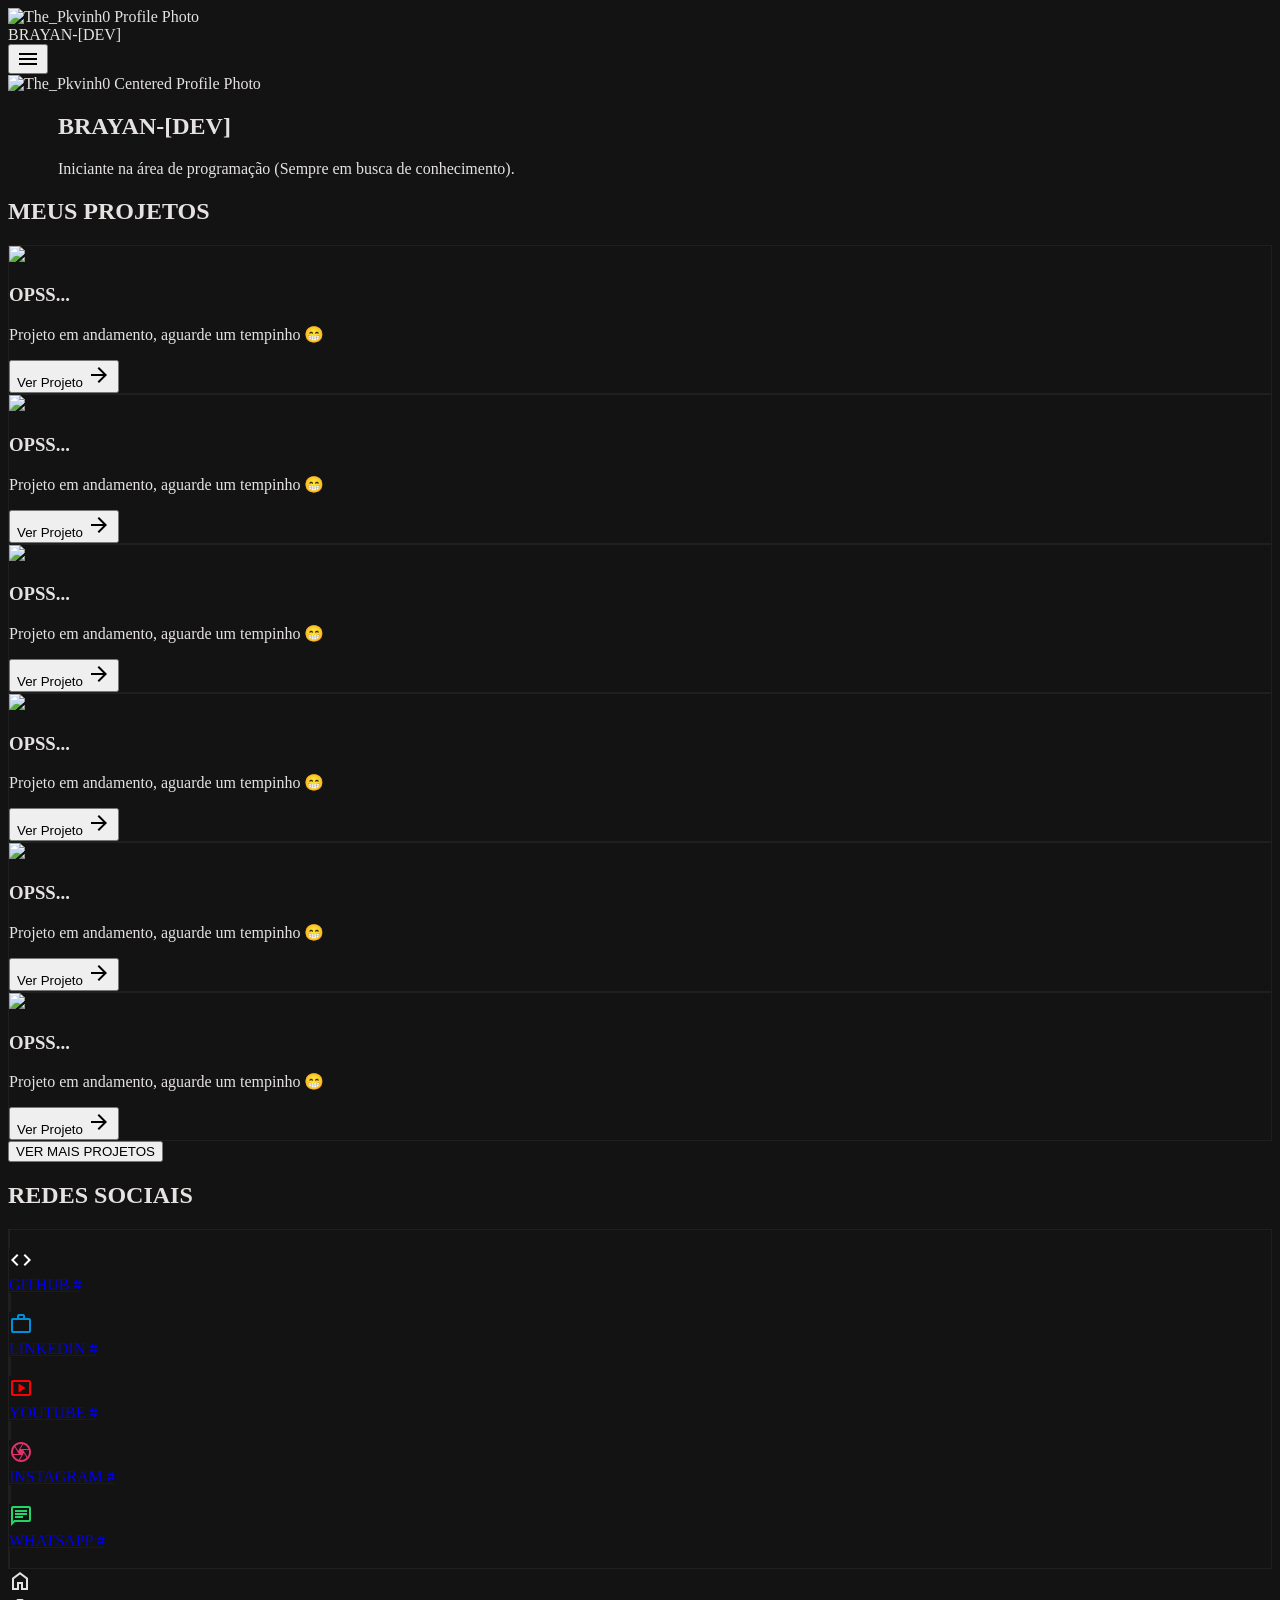
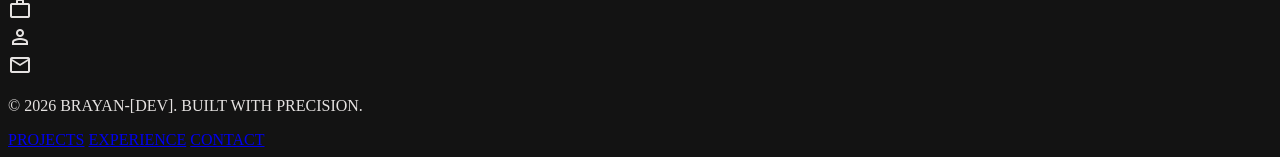
==== index.html @ 30c68467 "Segundo commit" ====
<!DOCTYPE html><html class="dark" lang="pt-BR" style=""><head>
<meta charset="utf-8">
<meta content="width=device-width, initial-scale=1.0" name="viewport">
<title>The_Pkvinh0 | Portfolio</title>
<script src="https://cdn.tailwindcss.com?plugins=forms,container-queries"></script>
<link href="https://fonts.googleapis.com/css2?family=Bebas+Neue&amp;family=Space+Grotesk:wght@400;700&amp;family=Geist:wght@400;700&amp;family=Material+Symbols+Outlined:wght,FILL@100..700,0..1&amp;display=swap" rel="stylesheet">
<script id="tailwind-config">
        tailwind.config = {
            darkMode: "class",
            theme: {
                extend: {
                    "colors": {
                        "tertiary-fixed-dim": "#00e1ab",
                        "primary-fixed": "#ffdada",
                        "on-primary-container": "#ffe8e8",
                        "on-background": "#e5e2e1",
                        "surface-tint": "#ffb3b8",
                        "inverse-on-surface": "#313030",
                        "on-tertiary-container": "#a5ffda",
                        "surface-container": "#201f1f",
                        "tertiary-fixed": "#36ffc4",
                        "on-primary": "#680012",
                        "outline": "#9a8ca0",
                        "surface-container-lowest": "#0e0e0e",
                        "inverse-surface": "#e5e2e1",
                        "outline-variant": "#4e4355",
                        "error": "#ffb4ab",
                        "secondary-fixed": "#e5e2e1",
                        "on-secondary": "#313030",
                        "surface-container-high": "#2a2a2a",
                        "surface-variant": "#353534",
                        "surface-bright": "#3a3939",
                        "on-tertiary-fixed": "#002116",
                        "on-secondary-fixed-variant": "#474746",
                        "on-error-container": "#ffdad6",
                        "on-tertiary": "#003828",
                        "surface": "#131313",
                        "background": "#131313",
                        "inverse-primary": "#ff003c",
                        "surface-container-highest": "#353534",
                        "on-surface-variant": "#d1c1d7",
                        "on-secondary-container": "#b7b5b4",
                        "secondary-container": "#474746",
                        "surface-dim": "#131313",
                        "primary-container": "#ff003c",
                        "tertiary-container": "#007a5b",
                        "on-tertiary-fixed-variant": "#00513c",
                        "surface-container-low": "#1c1b1b",
                        "error-container": "#93000a",
                        "secondary-fixed-dim": "#c8c6c5",
                        "on-error": "#690005",
                        "on-secondary-fixed": "#1c1b1b",
                        "primary-fixed-dim": "#ffb3b8",
                        "on-primary-fixed": "#410008",
                        "tertiary": "#00e1ab",
                        "on-surface": "#e5e2e1",
                        "secondary": "#c8c6c5",
                        "primary": "#ffb3b8",
                        "on-primary-fixed-variant": "#92001e"
                    },
                    "borderRadius": {
                        "DEFAULT": "0.25rem",
                        "lg": "0.5rem",
                        "xl": "0.75rem",
                        "full": "9999px"
                    },
                    "spacing": {
                        "margin": "32px",
                        "stack-sm": "8px",
                        "stack-lg": "64px",
                        "stack-md": "24px",
                        "gutter": "16px",
                        "container-max": "1440px",
                        "unit": "4px",
                        "section-gap": "120px",
                        "margin-mobile": "16px",
                        "margin-desktop": "40px"
                    },
                    "fontFamily": {
                        "body-md": ["Geist"],
                        "body-lg": ["Geist"],
                        "headline-lg-mobile": ["Bebas Neue"],
                        "cta": ["Bebas Neue"],
                        "display-xl": ["Bebas Neue"],
                        "label-bold": ["Space Grotesk"],
                        "headline-md": ["Bebas Neue"],
                        "headline-lg": ["Bebas Neue"]
                    },
                    "fontSize": {
                        "body-md": ["16px", {"lineHeight": "24px", "fontWeight": "400"}],
                        "body-lg": ["18px", {"lineHeight": "28px", "fontWeight": "400"}],
                        "headline-lg-mobile": ["48px", {"lineHeight": "44px", "letterSpacing": "0.05em", "fontWeight": "700"}],
                        "cta": ["20px", {"lineHeight": "20px", "letterSpacing": "0.1em", "fontWeight": "400"}],
                        "display-xl": ["120px", {"lineHeight": "110px", "letterSpacing": "0.02em", "fontWeight": "700"}],
                        "label-bold": ["14px", {"lineHeight": "16px", "letterSpacing": "0.1em", "fontWeight": "700"}],
                        "headline-md": ["32px", {"lineHeight": "32px", "letterSpacing": "0.05em", "fontWeight": "700"}],
                        "headline-lg": ["64px", {"lineHeight": "60px", "letterSpacing": "0.05em", "fontWeight": "700"}]
                    }
                },
            },
        }
    </script>
<style class="">body { background-color: #131313; color: #e5e2e1; -webkit-font-smoothing: antialiased; } .material-symbols-outlined { font-variation-settings: 'FILL' 0, 'wght' 400, 'GRAD' 0, 'opsz' 24; } .social-row:hover .social-icon { color: inherit !important; } .social-row:hover span { color: inherit !important; } .project-card { transition: all 0s ease; } .project-card:hover { box-shadow: 0px 0px 20px rgba(255, 0, 60, 0.2); transition: all 0.3s ease; transform: scale(1.05); border-color: #ff003c; } .glass-border { border: 1px solid rgba(255, 255, 255, 0.05); } .industrial-text { text-transform: uppercase; } .social-row { transition: all 0s ease; } .social-row:hover { transition: all 0.3s ease; transform: scale(1.02); } .social-row:active { transform: scale(0.98); } .youtube-hover-effect { position: relative; overflow: hidden; z-index: 1; transition: background-color 0s; } .youtube-hover-effect:hover { transition: background-color 0.3s ease-in-out; } .youtube-hover-effect::before { content: ''; position: absolute; top: 0; left: -100%; width: 100%; height: 100%; background-color: #ff3333; transition: left 0s; z-index: -1; } .youtube-hover-effect:hover::before { left: 0; transition: left 0.3s ease-in-out; } .youtube-hover-effect * { transition: color 0s; } .youtube-hover-effect:hover * { color: white !important; transition: color 0.3s ease-in-out; } .github-hover-effect { position: relative; overflow: hidden; z-index: 1; transition: background-color 0s; } .github-hover-effect:hover { transition: background-color 0.3s ease-in-out; } .github-hover-effect::before { content: ''; position: absolute; top: 0; left: -100%; width: 100%; height: 100%; background-color: #FFFFFF; transition: left 0s; z-index: -1; } .github-hover-effect:hover::before { left: 0; transition: left 0.3s ease-in-out; } .github-hover-effect * { transition: color 0s; } .github-hover-effect:hover * { color: #000000 !important; transition: color 0.3s ease-in-out; } .linkedin-hover-effect { position: relative; overflow: hidden; z-index: 1; transition: background-color 0s; } .linkedin-hover-effect:hover { transition: background-color 0.3s ease-in-out; } .linkedin-hover-effect::before { content: ''; position: absolute; top: 0; left: -100%; width: 100%; height: 100%; background-color: #008fdb; transition: left 0s; z-index: -1; } .linkedin-hover-effect:hover::before { left: 0; transition: left 0.3s ease-in-out; } .linkedin-hover-effect * { transition: color 0s; } .linkedin-hover-effect:hover * { color: white !important; transition: color 0.3s ease-in-out; } .instagram-hover-effect { position: relative; overflow: hidden; z-index: 1; transition: background-color 0s; } .instagram-hover-effect:hover { transition: background-color 0.3s ease-in-out; } .instagram-hover-effect::before { content: ''; position: absolute; top: 0; left: -100%; width: 100%; height: 100%; background: linear-gradient(45deg, #f3a655 0%,#ea825e 25%,#e24d64 50%,#d54a81 75%,#c6419d 100%); transition: left 0s; z-index: -1; } .instagram-hover-effect:hover::before { left: 0; transition: left 0.3s ease-in-out; } .instagram-hover-effect * { transition: color 0s; } .instagram-hover-effect:hover * { color: white !important; transition: color 0.3s ease-in-out; } .whatsapp-hover-effect { position: relative; overflow: hidden; z-index: 1; transition: background-color 0s; } .whatsapp-hover-effect:hover { transition: background-color 0.3s ease-in-out; } .whatsapp-hover-effect::before { content: ''; position: absolute; top: 0; left: -100%; width: 100%; height: 100%; background-color: #25D366; transition: left 0s; z-index: -1; } .whatsapp-hover-effect:hover::before { left: 0; transition: left 0.3s ease-in-out; } .whatsapp-hover-effect * { transition: color 0s; } .whatsapp-hover-effect:hover * { color: white !important; transition: color 0.3s ease-in-out; }</style>
<style class="">body { background-color: #131313; color: #e5e2e1; -webkit-font-smoothing: antialiased; } .material-symbols-outlined { font-variation-settings: 'FILL' 0, 'wght' 400, 'GRAD' 0, 'opsz' 24; } .social-row:hover .social-icon { color: inherit !important; } .social-row:hover span { color: inherit !important; } .project-card { transition: all 0s ease; } .project-card:hover { box-shadow: 0px 0px 20px rgba(255, 0, 60, 0.2); transition: all 0.3s ease; transform: scale(1.05); border-color: #ff003c; } .glass-border { border: 1px solid rgba(255, 255, 255, 0.05); } .industrial-text { text-transform: uppercase; } .social-row { transition: all 0s ease; } .social-row:hover { transition: all 0.3s ease; transform: scale(1.02); } .social-row:active { transform: scale(0.98); } .youtube-hover-effect { position: relative; overflow: hidden; z-index: 1; transition: background-color 0s; } .youtube-hover-effect:hover { transition: background-color 0.3s ease-in-out; } .youtube-hover-effect::before { content: ''; position: absolute; top: 0; left: -100%; width: 100%; height: 100%; background-color: #ff3333; transition: left 0s; z-index: -1; } .youtube-hover-effect:hover::before { left: 0; transition: left 0.3s ease-in-out; } .youtube-hover-effect * { transition: color 0s; } .youtube-hover-effect:hover * { color: white !important; transition: color 0.3s ease-in-out; } .github-hover-effect { position: relative; overflow: hidden; z-index: 1; transition: background-color 0s; } .github-hover-effect:hover { transition: background-color 0.3s ease-in-out; } .github-hover-effect::before { content: ''; position: absolute; top: 0; left: -100%; width: 100%; height: 100%; background-color: #FFFFFF; transition: left 0s; z-index: -1; } .github-hover-effect:hover::before { left: 0; transition: left 0.3s ease-in-out; } .github-hover-effect * { transition: color 0s; } .github-hover-effect:hover * { color: #000000 !important; transition: color 0.3s ease-in-out; } .linkedin-hover-effect { position: relative; overflow: hidden; z-index: 1; transition: background-color 0s; } .linkedin-hover-effect:hover { transition: background-color 0.3s ease-in-out; } .linkedin-hover-effect::before { content: ''; position: absolute; top: 0; left: -100%; width: 100%; height: 100%; background-color: #008fdb; transition: left 0s; z-index: -1; } .linkedin-hover-effect:hover::before { left: 0; transition: left 0.3s ease-in-out; } .linkedin-hover-effect * { transition: color 0s; } .linkedin-hover-effect:hover * { color: white !important; transition: color 0.3s ease-in-out; } .instagram-hover-effect { position: relative; overflow: hidden; z-index: 1; transition: background-color 0s; } .instagram-hover-effect:hover { transition: background-color 0.3s ease-in-out; } .instagram-hover-effect::before { content: ''; position: absolute; top: 0; left: -100%; width: 100%; height: 100%; background: linear-gradient(45deg, #f3a655 0%,#ea825e 25%,#e24d64 50%,#d54a81 75%,#c6419d 100%); transition: left 0s; z-index: -1; } .instagram-hover-effect:hover::before { left: 0; transition: left 0.3s ease-in-out; } .instagram-hover-effect * { transition: color 0s; } .instagram-hover-effect:hover * { color: white !important; transition: color 0.3s ease-in-out; } .whatsapp-hover-effect { position: relative; overflow: hidden; z-index: 1; transition: background-color 0s; } .whatsapp-hover-effect:hover { transition: background-color 0.3s ease-in-out; } .whatsapp-hover-effect::before { content: ''; position: absolute; top: 0; left: -100%; width: 100%; height: 100%; background-color: #25D366; transition: left 0s; z-index: -1; } .whatsapp-hover-effect:hover::before { left: 0; transition: left 0.3s ease-in-out; } .whatsapp-hover-effect * { transition: color 0s; } .whatsapp-hover-effect:hover * { color: white !important; transition: color 0.3s ease-in-out; }</style><style>body { background-color: #131313; color: #e5e2e1; -webkit-font-smoothing: antialiased; } .material-symbols-outlined { font-variation-settings: 'FILL' 0, 'wght' 400, 'GRAD' 0, 'opsz' 24; } .social-row:hover .social-icon { color: inherit !important; } .social-row:hover span { color: inherit !important; } .project-card { transition: all 0s ease; } .project-card:hover { box-shadow: 0px 0px 20px rgba(255, 0, 60, 0.2); transition: all 0.3s ease; transform: scale(1.05); border-color: #ff003c; } .glass-border { border: 1px solid rgba(255, 255, 255, 0.05); } .industrial-text { text-transform: uppercase; } .social-row { transition: all 0s ease; } .social-row:hover { transition: all 0.3s ease; transform: scale(1.02); } .social-row:active { transform: scale(0.98); } .youtube-hover-effect { position: relative; overflow: hidden; z-index: 1; transition: background-color 0s; } .youtube-hover-effect:hover { transition: background-color 0.3s ease-in-out; } .youtube-hover-effect::before { content: ''; position: absolute; top: 0; left: -100%; width: 100%; height: 100%; background-color: #ff3333; transition: left 0s; z-index: -1; } .youtube-hover-effect:hover::before { left: 0; transition: left 0.3s ease-in-out; } .youtube-hover-effect * { transition: color 0s; } .youtube-hover-effect:hover * { color: white !important; transition: color 0.3s ease-in-out; } .github-hover-effect { position: relative; overflow: hidden; z-index: 1; transition: background-color 0s; } .github-hover-effect:hover { transition: background-color 0.3s ease-in-out; } .github-hover-effect::before { content: ''; position: absolute; top: 0; left: -100%; width: 100%; height: 100%; background-color: #FFFFFF; transition: left 0s; z-index: -1; } .github-hover-effect:hover::before { left: 0; transition: left 0.3s ease-in-out; } .github-hover-effect * { transition: color 0s; } .github-hover-effect:hover * { color: #000000 !important; transition: color 0.3s ease-in-out; } .linkedin-hover-effect { position: relative; overflow: hidden; z-index: 1; transition: background-color 0s; } .linkedin-hover-effect:hover { transition: background-color 0.3s ease-in-out; } .linkedin-hover-effect::before { content: ''; position: absolute; top: 0; left: -100%; width: 100%; height: 100%; background-color: #008fdb; transition: left 0s; z-index: -1; } .linkedin-hover-effect:hover::before { left: 0; transition: left 0.3s ease-in-out; } .linkedin-hover-effect * { transition: color 0s; } .linkedin-hover-effect:hover * { color: white !important; transition: color 0.3s ease-in-out; } .instagram-hover-effect { position: relative; overflow: hidden; z-index: 1; transition: background-color 0s; } .instagram-hover-effect:hover { transition: background-color 0.3s ease-in-out; } .instagram-hover-effect::before { content: ''; position: absolute; top: 0; left: -100%; width: 100%; height: 100%; background: linear-gradient(45deg, #f3a655 0%,#ea825e 25%,#e24d64 50%,#d54a81 75%,#c6419d 100%); transition: left 0s; z-index: -1; } .instagram-hover-effect:hover::before { left: 0; transition: left 0.3s ease-in-out; } .instagram-hover-effect * { transition: color 0s; } .instagram-hover-effect:hover * { color: white !important; transition: color 0.3s ease-in-out; } .whatsapp-hover-effect { position: relative; overflow: hidden; z-index: 1; transition: background-color 0s; } .whatsapp-hover-effect:hover { transition: background-color 0.3s ease-in-out; } .whatsapp-hover-effect::before { content: ''; position: absolute; top: 0; left: -100%; width: 100%; height: 100%; background-color: #25D366; transition: left 0s; z-index: -1; } .whatsapp-hover-effect:hover::before { left: 0; transition: left 0.3s ease-in-out; } .whatsapp-hover-effect * { transition: color 0s; } .whatsapp-hover-effect:hover * { color: white !important; transition: color 0.3s ease-in-out; }</style></head>
<body class="font-body-md text-body-md overflow-x-hidden">
<!-- TopAppBar -->
<header class="flex justify-between items-center px-margin-mobile md:px-margin-desktop h-16 w-full fixed top-0 z-50 bg-surface border-b border-outline-variant">
<div class="flex items-center gap-3">
<div class="w-8 h-8 rounded-full overflow-hidden border border-outline-variant">
<img alt="The_Pkvinh0 Profile Photo" class="w-full h-full object-cover" src="https://lh3.googleusercontent.com/aida-public/[base64]">
</div>
<span class="font-headline-md text-headline-md industrial-text text-primary-container">Brayan-[DEV]</span>
</div>
<button class="material-symbols-outlined text-primary-container p-2 active:scale-95 transition-transform duration-200" data-icon="menu">menu</button>
</header>
<main class="pt-24 pb-32">
<!-- Hero Section -->
<section class="flex flex-col md:flex-row items-center justify-center gap-12 px-margin-mobile md:px-margin-desktop mb-section-gap animate-in fade-in duration-1000 max-w-container-max mx-auto">
  <div class="relative flex-shrink-0 w-48 h-48 md:w-80 md:h-80 rounded-full overflow-hidden shadow-2xl">
    <div class="absolute inset-0 border-2 border-primary-container animate-pulse opacity-20 rounded-full"></div>
    <img alt="The_Pkvinh0 Centered Profile Photo" class="w-full h-full object-cover border-4 border-surface relative z-10 rounded-full" src="https://lh3.googleusercontent.com/aida-public/[base64]">
  </div>
  <div class="flex flex-col items-center md:items-start text-center md:text-left max-w-2xl">
    <h1 class="font-display-xl text-headline-lg-mobile md:text-display-xl industrial-text mb-4 text-on-surface" style="margin-left: 50px;">Brayan-[DEV]</h1>
    <p class="text-on-surface-variant font-body-lg text-body-lg" style="margin-left: 50px;">Iniciante na área de programação (Sempre em busca de conhecimento). </p>
    <div class="mt-8 flex gap-4">
      
    </div>
  </div>
</section>
<!-- Projects Section -->
<section class="max-w-container-max mx-auto px-margin-mobile mb-section-gap">
<h2 class="font-headline-lg text-headline-lg industrial-text mb-12 flex items-center gap-4">
            Meus Projetos
            <span class="h-1 flex-1 bg-primary-container"></span>
</h2>
<div class="grid grid-cols-1 gap-gutter md:grid-cols-3">
<!-- Project 1 -->
<div class="project-card group bg-surface-container border glass-border rounded-lg overflow-hidden transition-all duration-300 hover:scale-105 hover:border-primary-container duration-700 ease-out opacity-100 translate-y-0 cursor-pointer">
<div class="h-64 overflow-hidden"><img class="w-full h-full transition-transform duration-500 group-hover:scale-105 object-fill" src="https://lh3.googleusercontent.com/aida-public/[base64]"></div>
<div class="p-6">

<h3 class="font-headline-md text-headline-md industrial-text mb-2 text-primary-container">OPSS...</h3>
<p class="text-on-surface-variant font-body-md text-body-md mb-6">Projeto em andamento, aguarde um tempinho 😁</p>
<button class="flex items-center gap-2 text-primary-container font-cta text-cta group-hover:gap-4 transition-all">
                        Ver Projeto <span class="material-symbols-outlined">arrow_forward</span>
</button>
</div>
</div>
<!-- Project 2 -->
<div class="project-card group bg-surface-container border glass-border rounded-lg overflow-hidden transition-all duration-300 hover:scale-105 hover:border-primary-container duration-700 ease-out opacity-100 translate-y-0 cursor-pointer">
<div class="h-64 overflow-hidden"><img class="w-full h-full transition-transform duration-500 group-hover:scale-105 object-fill" src="https://lh3.googleusercontent.com/aida-public/[base64]"></div>
<div class="p-6">

<h3 class="font-headline-md text-headline-md industrial-text mb-2 text-primary-container">OPSS...</h3>
<p class="text-on-surface-variant font-body-md text-body-md mb-6">Projeto em andamento, aguarde um tempinho 😁</p>
<button class="flex items-center gap-2 text-primary-container font-cta text-cta group-hover:gap-4 transition-all">
                        Ver Projeto <span class="material-symbols-outlined">arrow_forward</span>
</button>
</div>
</div>
<!-- Project 3 -->
<div class="project-card group bg-surface-container border glass-border rounded-lg overflow-hidden transition-all duration-300 hover:scale-105 hover:border-primary-container duration-700 ease-out opacity-100 translate-y-0 cursor-pointer">
<div class="h-64 overflow-hidden"><img class="w-full h-full transition-transform duration-500 group-hover:scale-105 object-fill" src="https://lh3.googleusercontent.com/aida-public/[base64]"></div>
<div class="p-6">

<h3 class="font-headline-md text-headline-md industrial-text mb-2 text-primary-container">OPSS...</h3>
<p class="text-on-surface-variant font-body-md text-body-md mb-6">Projeto em andamento, aguarde um tempinho 😁</p>
<button class="flex items-center gap-2 text-primary-container font-cta text-cta group-hover:gap-4 transition-all">
                        Ver Projeto <span class="material-symbols-outlined">arrow_forward</span>
</button>
</div>
</div>
<!-- Project 4 -->
<div class="project-card group bg-surface-container border glass-border rounded-lg overflow-hidden transition-all duration-300 hover:scale-105 hover:border-primary-container duration-700 ease-out opacity-100 translate-y-0 cursor-pointer">
<div class="h-64 overflow-hidden"><img class="w-full h-full transition-transform duration-500 group-hover:scale-105 object-fill" src="https://lh3.googleusercontent.com/aida-public/[base64]"></div>
<div class="p-6">
<h3 class="font-headline-md text-headline-md industrial-text mb-2 text-primary-container">OPSS...</h3>
<p class="text-on-surface-variant font-body-md text-body-md mb-6">Projeto em andamento, aguarde um tempinho                         😁</p>
<button class="flex items-center gap-2 text-primary-container font-cta text-cta group-hover:gap-4 transition-all">
                        Ver Projeto <span class="material-symbols-outlined">arrow_forward</span>
</button>
</div>
</div>
<!-- Project 5 -->
<div class="project-card group bg-surface-container border glass-border rounded-lg overflow-hidden transition-all duration-300 hover:scale-105 hover:border-primary-container duration-700 ease-out opacity-100 translate-y-0 cursor-pointer">
<div class="h-64 overflow-hidden"><img class="w-full h-full transition-transform duration-500 group-hover:scale-105 object-fill" src="https://lh3.googleusercontent.com/aida-public/[base64]"></div>
<div class="p-6">
<h3 class="font-headline-md text-headline-md industrial-text mb-2 text-primary-container">OPSS...</h3>
<p class="text-on-surface-variant font-body-md text-body-md mb-6">Projeto em andamento, aguarde um tempinho                         😁</p>
<button class="flex items-center gap-2 text-primary-container font-cta text-cta group-hover:gap-4 transition-all">
                        Ver Projeto <span class="material-symbols-outlined">arrow_forward</span>
</button>
</div>
</div>
<!-- Project 6 -->
<div class="project-card group bg-surface-container border glass-border rounded-lg overflow-hidden transition-all duration-300 hover:scale-105 hover:border-primary-container duration-700 ease-out opacity-100 translate-y-0 cursor-pointer">
<div class="h-64 overflow-hidden"><img class="w-full h-full transition-transform duration-500 group-hover:scale-105 object-fill" src="https://lh3.googleusercontent.com/aida-public/[base64]"></div>
<div class="p-6">
<h3 class="font-headline-md text-headline-md industrial-text mb-2 text-primary-container">OPSS...</h3>
<p class="text-on-surface-variant font-body-md text-body-md mb-6">Projeto em andamento, aguarde um tempinho                         😁</p>
<button class="flex items-center gap-2 text-primary-container font-cta text-cta group-hover:gap-4 transition-all">
                        Ver Projeto <span class="material-symbols-outlined">arrow_forward</span>
</button>
</div>
</div></div><div class="flex justify-center mt-12"><button class="px-8 py-4 bg-[#ff0000] text-white font-cta text-cta industrial-text hover:bg-white hover:text-[#ff0000] active:bg-white active:text-[#ff0000] transition-all duration-300 active:scale-95">Ver mais projetos</button></div>
</section>
<!-- Social Media Section (Full Width Rows) -->
<section class="w-full">
<div class="max-w-container-max mx-auto px-margin-mobile mb-8">
<h2 class="font-headline-lg text-headline-lg industrial-text">Redes Sociais</h2>
</div>
<div class="flex flex-col border-t glass-border">
<!-- GitHub -->
<a class="social-row flex items-center justify-between px-margin-mobile md:px-margin-desktop bg-surface border-b glass-border hover:bg-surface-container group transition-all duration-300 ease-out opacity-100 translate-y-0 py-12 hover:scale-[1.02] github-hover-effect active:scale-[0.98]" href="#">
<div class="flex items-center gap-6"><span class="material-symbols-outlined text-3xl social-icon transition-colors duration-300" data-icon="code" style="color: rgb(255, 255, 255);">code</span>
<div class="flex flex-col md:flex-row md:items-center md:gap-4">
    <span class="font-headline-md text-headline-md industrial-text tracking-tighter">GitHub</span>
    <span class="font-label-bold text-label-sm industrial-text text-black opacity-0 group-hover:opacity-100 transition-opacity duration-300 delay-300">#</span>
</div></div>
<div class="flex items-center gap-4 text-on-surface-variant group-hover:text-primary-container transition-all duration-300">
</div>
</a>
<!-- LinkedIn -->
<a class="social-row flex items-center justify-between px-margin-mobile md:px-margin-desktop bg-surface border-b glass-border hover:bg-surface-container group transition-all duration-300 ease-out opacity-100 translate-y-0 py-12 hover:scale-[1.02] linkedin-hover-effect active:scale-[0.98]" href="#">
<div class="flex items-center gap-6"><span class="material-symbols-outlined text-3xl social-icon transition-colors duration-300" data-icon="work" style="color: rgb(0, 143, 219);">work</span>
<div class="flex flex-col md:flex-row md:items-center md:gap-4">
    <span class="font-headline-md text-headline-md industrial-text tracking-tighter">LinkedIn</span>
    <span class="font-label-bold text-label-sm industrial-text text-white opacity-0 group-hover:opacity-100 transition-opacity duration-300 delay-300">#</span>
</div></div>
<div class="flex items-center gap-4 text-on-surface-variant group-hover:text-primary-container transition-all duration-300">
</div>
</a>
<!-- YouTube -->
<a class="social-row flex items-center justify-between px-margin-mobile md:px-margin-desktop py-12 bg-surface border-b glass-border hover:bg-surface-container group transition-all duration-300 ease-out opacity-100 translate-y-0 youtube-hover-effect hover:scale-[1.02] active:scale-[0.98]" href="#">
<div class="flex items-center gap-6"><span class="material-symbols-outlined text-3xl social-icon transition-colors duration-300" data-icon="smart_display" style="color: rgb(255, 0, 0);">smart_display</span>
<div class="flex flex-col md:flex-row md:items-center md:gap-4">
    <span class="font-headline-md text-headline-md industrial-text tracking-tighter">YouTube</span>
    <span class="font-label-bold text-label-sm industrial-text text-white opacity-0 group-hover:opacity-100 transition-opacity duration-300 delay-300">#</span>
</div></div>
<div class="flex items-center gap-4 text-on-surface-variant group-hover:text-primary-container transition-all duration-300">
</div>
</a>
<!-- Instagram -->
<a class="social-row flex items-center justify-between px-margin-mobile md:px-margin-desktop bg-surface border-b glass-border hover:bg-surface-container group transition-all duration-300 ease-out opacity-100 translate-y-0 py-12 hover:scale-[1.02] instagram-hover-effect active:scale-[0.98]" href="#">
<div class="flex items-center gap-6"><span class="material-symbols-outlined text-3xl social-icon transition-colors duration-300" data-icon="camera" style="color: rgb(225, 48, 108);">camera</span>
<div class="flex flex-col md:flex-row md:items-center md:gap-4">
    <span class="font-headline-md text-headline-md industrial-text tracking-tighter">Instagram</span>
    <span class="font-label-bold text-label-sm industrial-text text-white opacity-0 group-hover:opacity-100 transition-opacity duration-300 delay-300">#</span>
</div></div>
<div class="flex items-center gap-4 text-on-surface-variant group-hover:text-primary-container transition-all duration-300">
</div>
</a>
<a class="social-row flex items-center justify-between px-margin-mobile md:px-margin-desktop bg-surface border-b glass-border hover:bg-surface-container group transition-all duration-300 ease-out py-12 hover:scale-[1.02] whatsapp-hover-effect active:scale-[0.98] opacity-100 translate-y-0 relative" href="#">
<div class="flex items-center gap-6"><span class="material-symbols-outlined text-3xl social-icon transition-colors duration-300" data-icon="chat" style="color: rgb(37, 211, 102);">chat</span>
<div class="flex flex-col md:flex-row md:items-center md:gap-4">
    <span class="font-headline-md text-headline-md industrial-text tracking-tighter">WhatsApp</span>
    <span class="font-label-bold text-label-sm industrial-text text-primary-container opacity-0 group-hover:opacity-100 transition-opacity duration-300 delay-300">#</span>
</div></div>
<div class="flex items-center gap-4 text-on-surface-variant group-hover:text-primary-container transition-all duration-300">
</div>
</a></div>
</section>
</main>
<!-- BottomNavBar (Mobile Only) -->
<nav class="md:hidden fixed bottom-0 w-full z-50 flex justify-around items-center h-16 px-4 bg-surface border-t border-outline-variant rounded-t-xl">
<div class="flex flex-col items-center justify-center bg-primary-container text-on-primary-container rounded-full p-2 active:scale-90 transition-all duration-150">
<span class="material-symbols-outlined" data-icon="home">home</span>
</div>
<div class="flex flex-col items-center justify-center text-on-surface-variant p-2 hover:bg-secondary-container rounded-full active:scale-90 transition-all duration-150">
<span class="material-symbols-outlined" data-icon="work">work</span>
</div>
<div class="flex flex-col items-center justify-center text-on-surface-variant p-2 hover:bg-secondary-container rounded-full active:scale-90 transition-all duration-150">
<span class="material-symbols-outlined" data-icon="person">person</span>
</div>
<div class="flex flex-col items-center justify-center text-on-surface-variant p-2 hover:bg-secondary-container rounded-full active:scale-90 transition-all duration-150">
<span class="material-symbols-outlined" data-icon="mail">mail</span>
</div>
</nav>
<!-- Footer -->
<footer class="w-full py-stack-md px-margin-mobile md:px-margin-desktop flex flex-col md:flex-row justify-between items-center gap-unit bg-surface-container border-t border-outline-variant mb-16 md:mb-0">
<p class="font-label-bold text-label-bold industrial-text text-on-surface-variant">© 2026 BRAYAN-[DEV]. BUILT WITH PRECISION.</p>
<div class="flex gap-6">
<a class="font-label-bold text-label-bold industrial-text text-on-surface-variant hover:text-primary-container transition-colors duration-300 underline" href="#">PROJECTS</a>
<a class="font-label-bold text-label-bold industrial-text text-on-surface-variant hover:text-primary-container transition-colors duration-300 underline" href="#">EXPERIENCE</a>
<a class="font-label-bold text-label-bold industrial-text text-on-surface-variant hover:text-primary-container transition-colors duration-300 underline" href="#">CONTACT</a>
</div>
</footer>
<script>
    // Reveal on scroll animation
    const observerOptions = {
        threshold: 0.1
    };

    const observer = new IntersectionObserver((entries) => {
        entries.forEach(entry => {
            if (entry.isIntersecting) {
                entry.target.classList.add('opacity-100', 'translate-y-0');
                entry.target.classList.remove('opacity-0', 'translate-y-8');
            }
        });
    }, observerOptions);

    document.querySelectorAll('.project-card, .social-row').forEach(el => {
        el.classList.add('opacity-0', 'translate-y-8', 'transition-all', 'duration-300', 'ease-out');
        observer.observe(el);
    });
</script>


























</body></html>
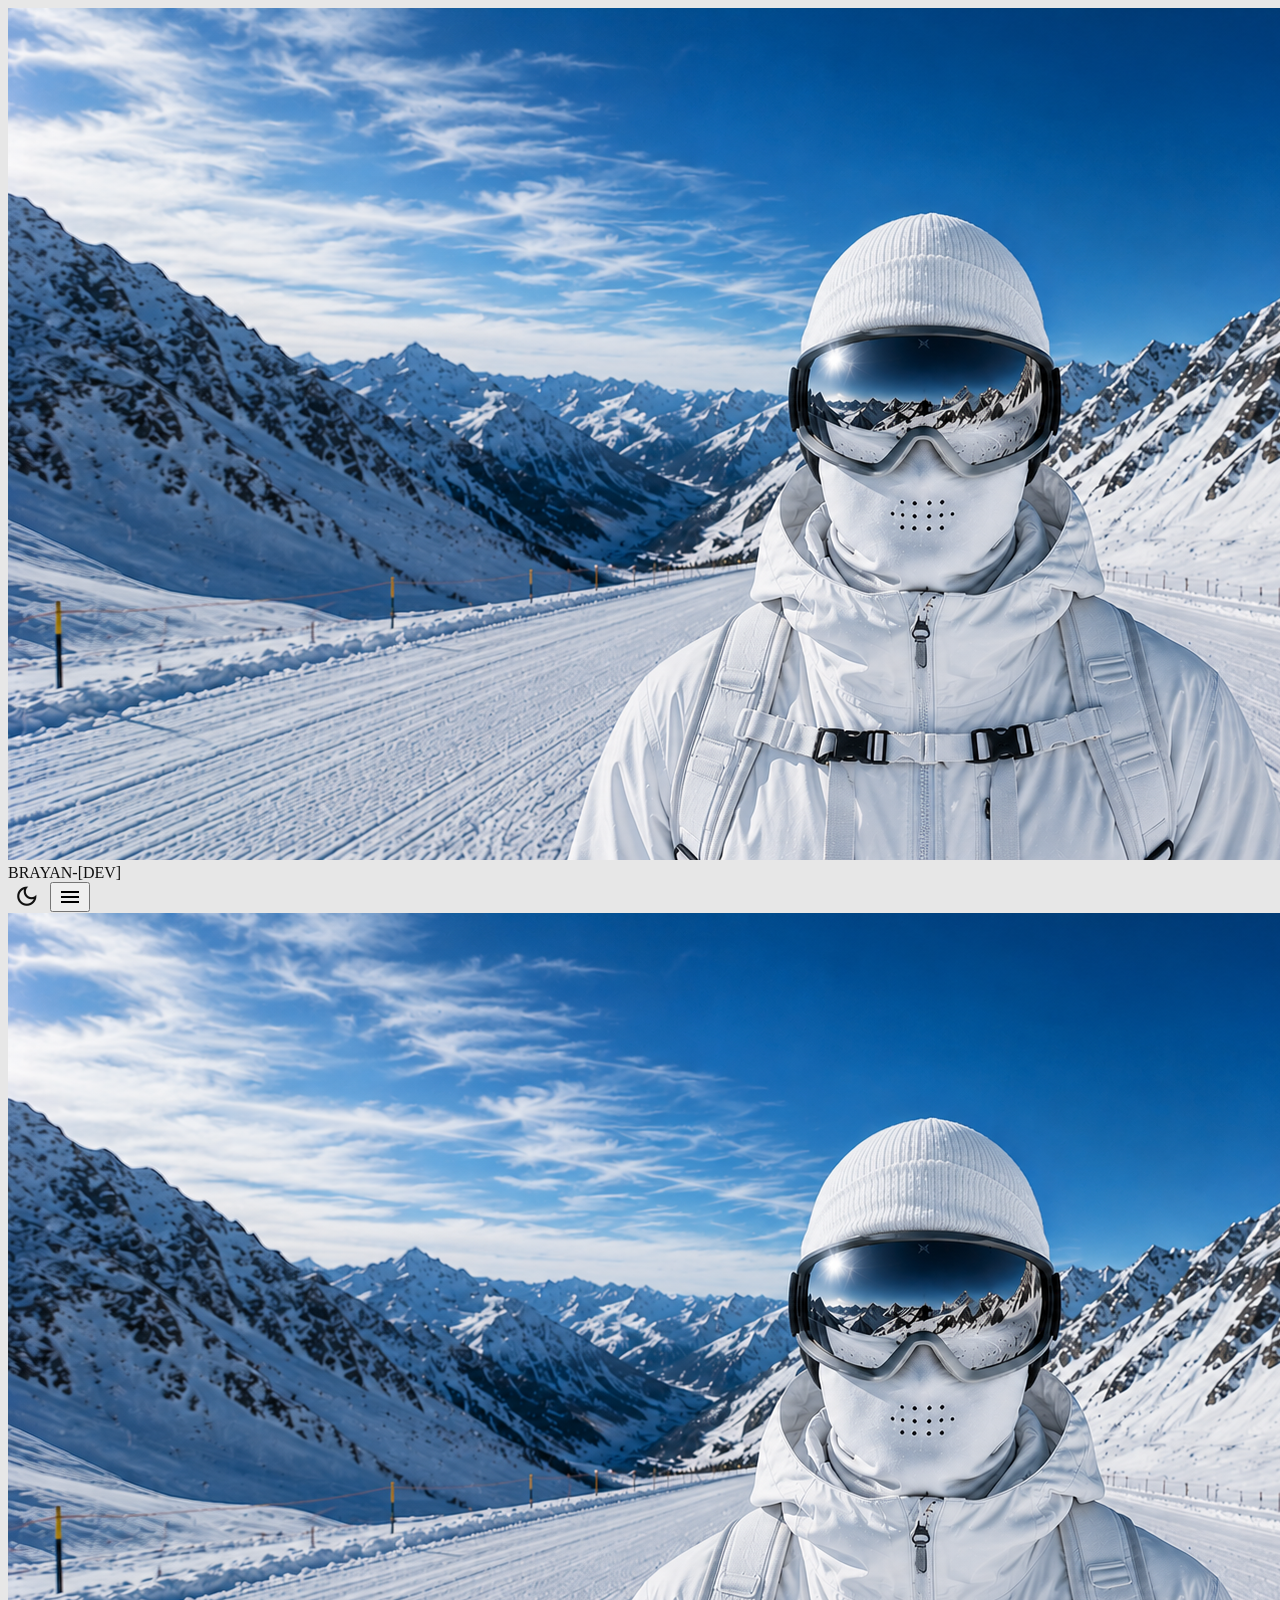
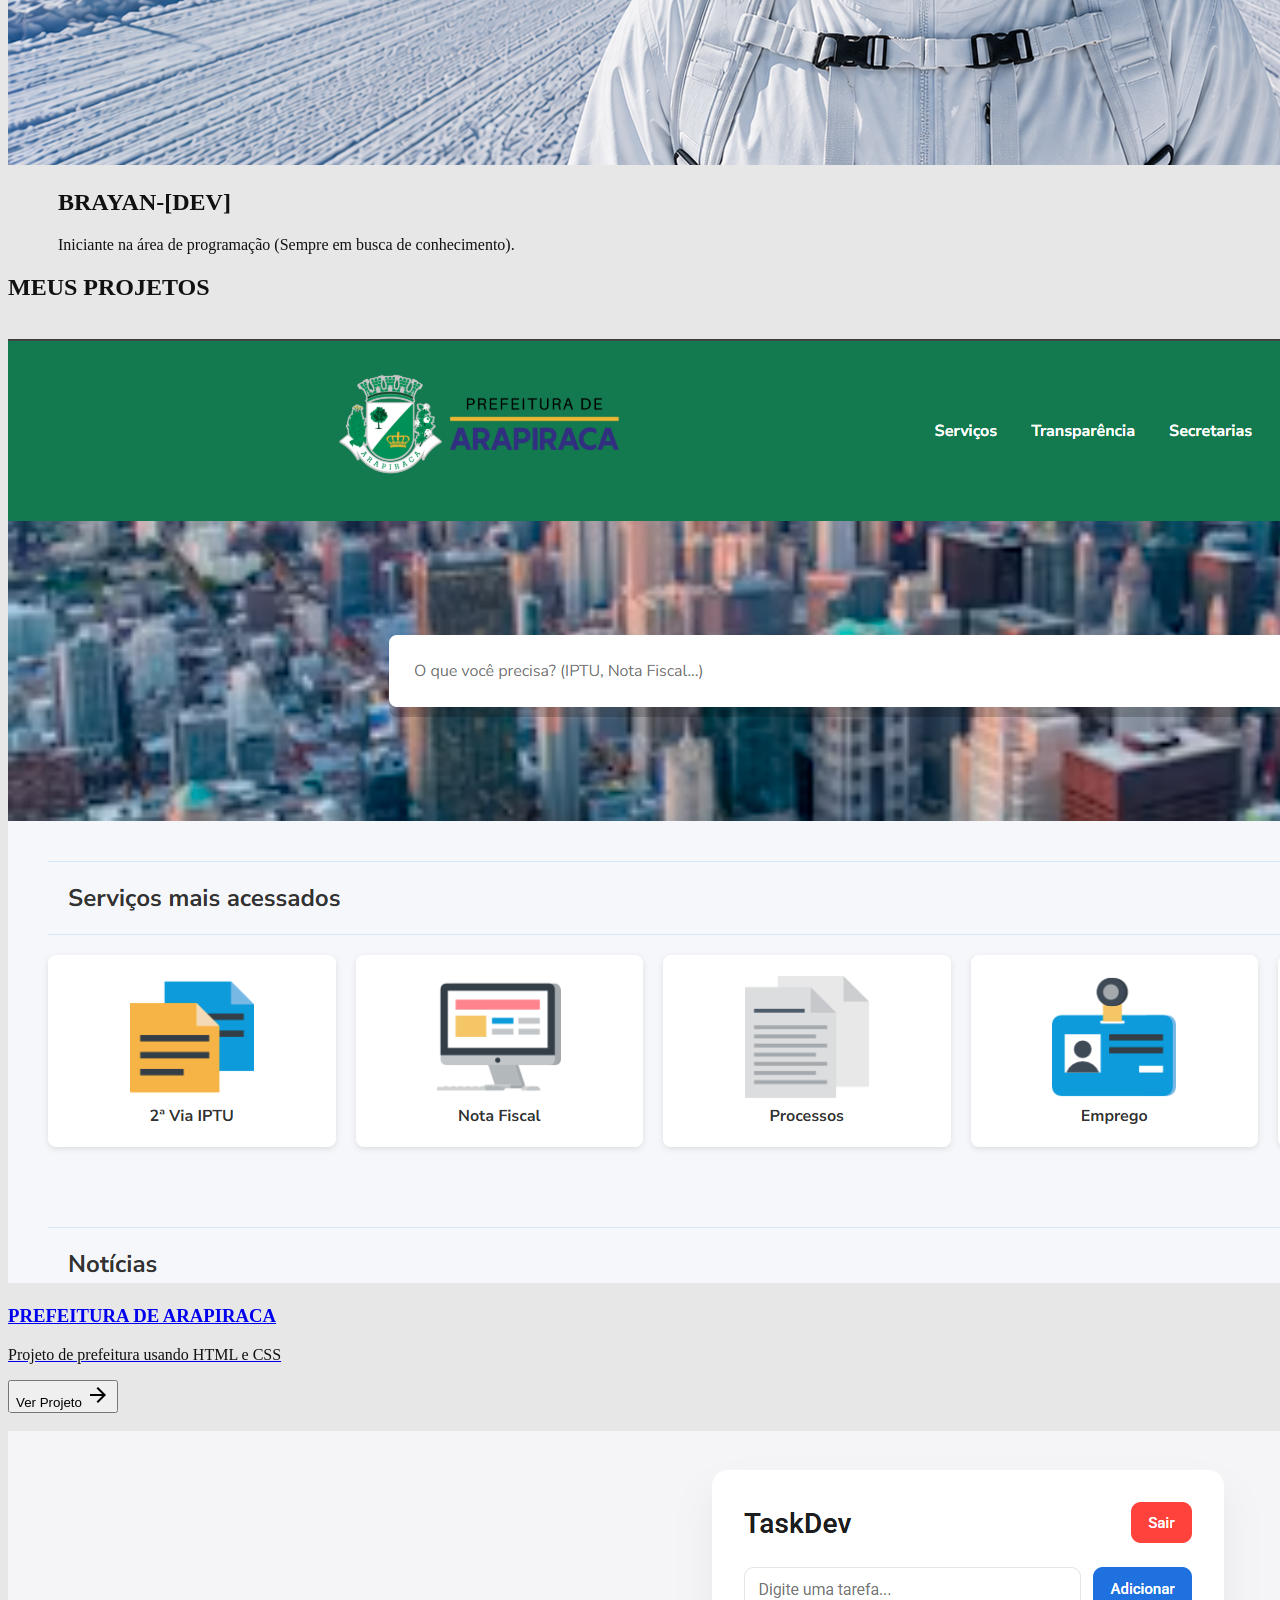
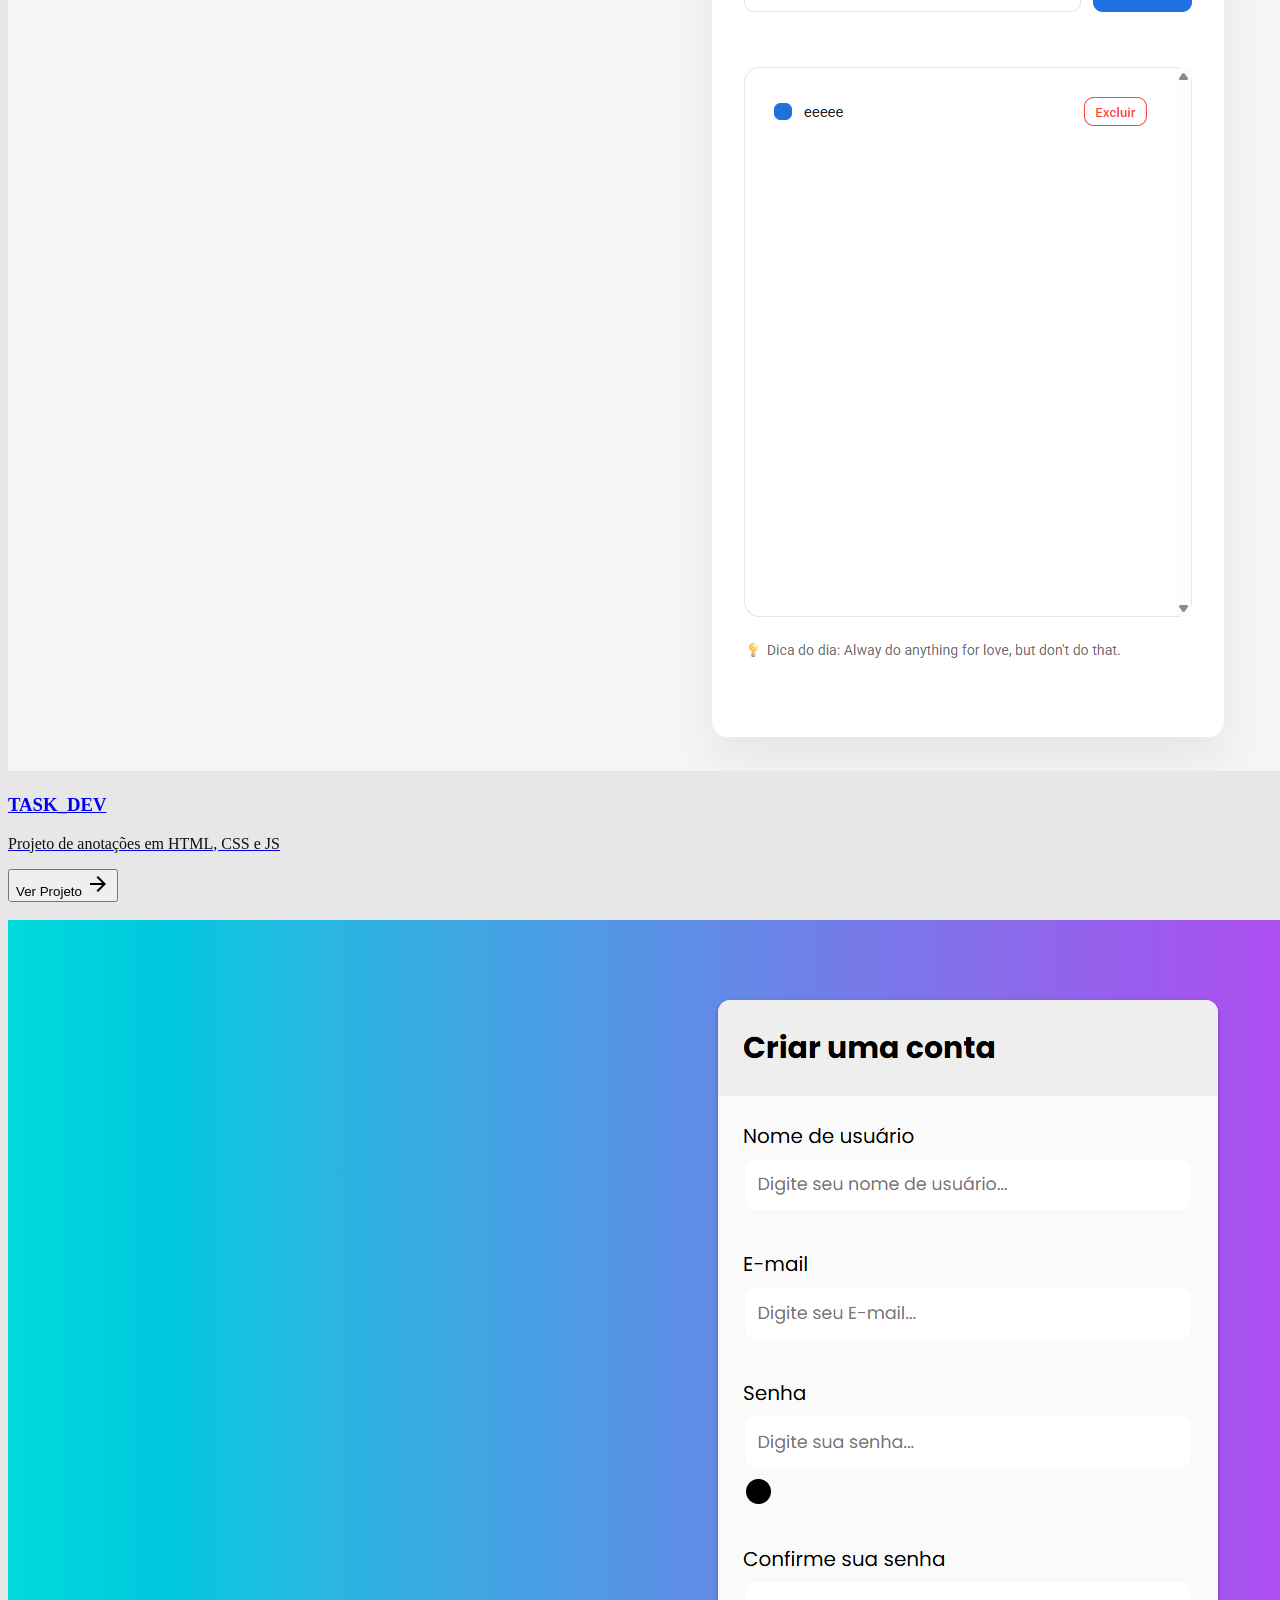
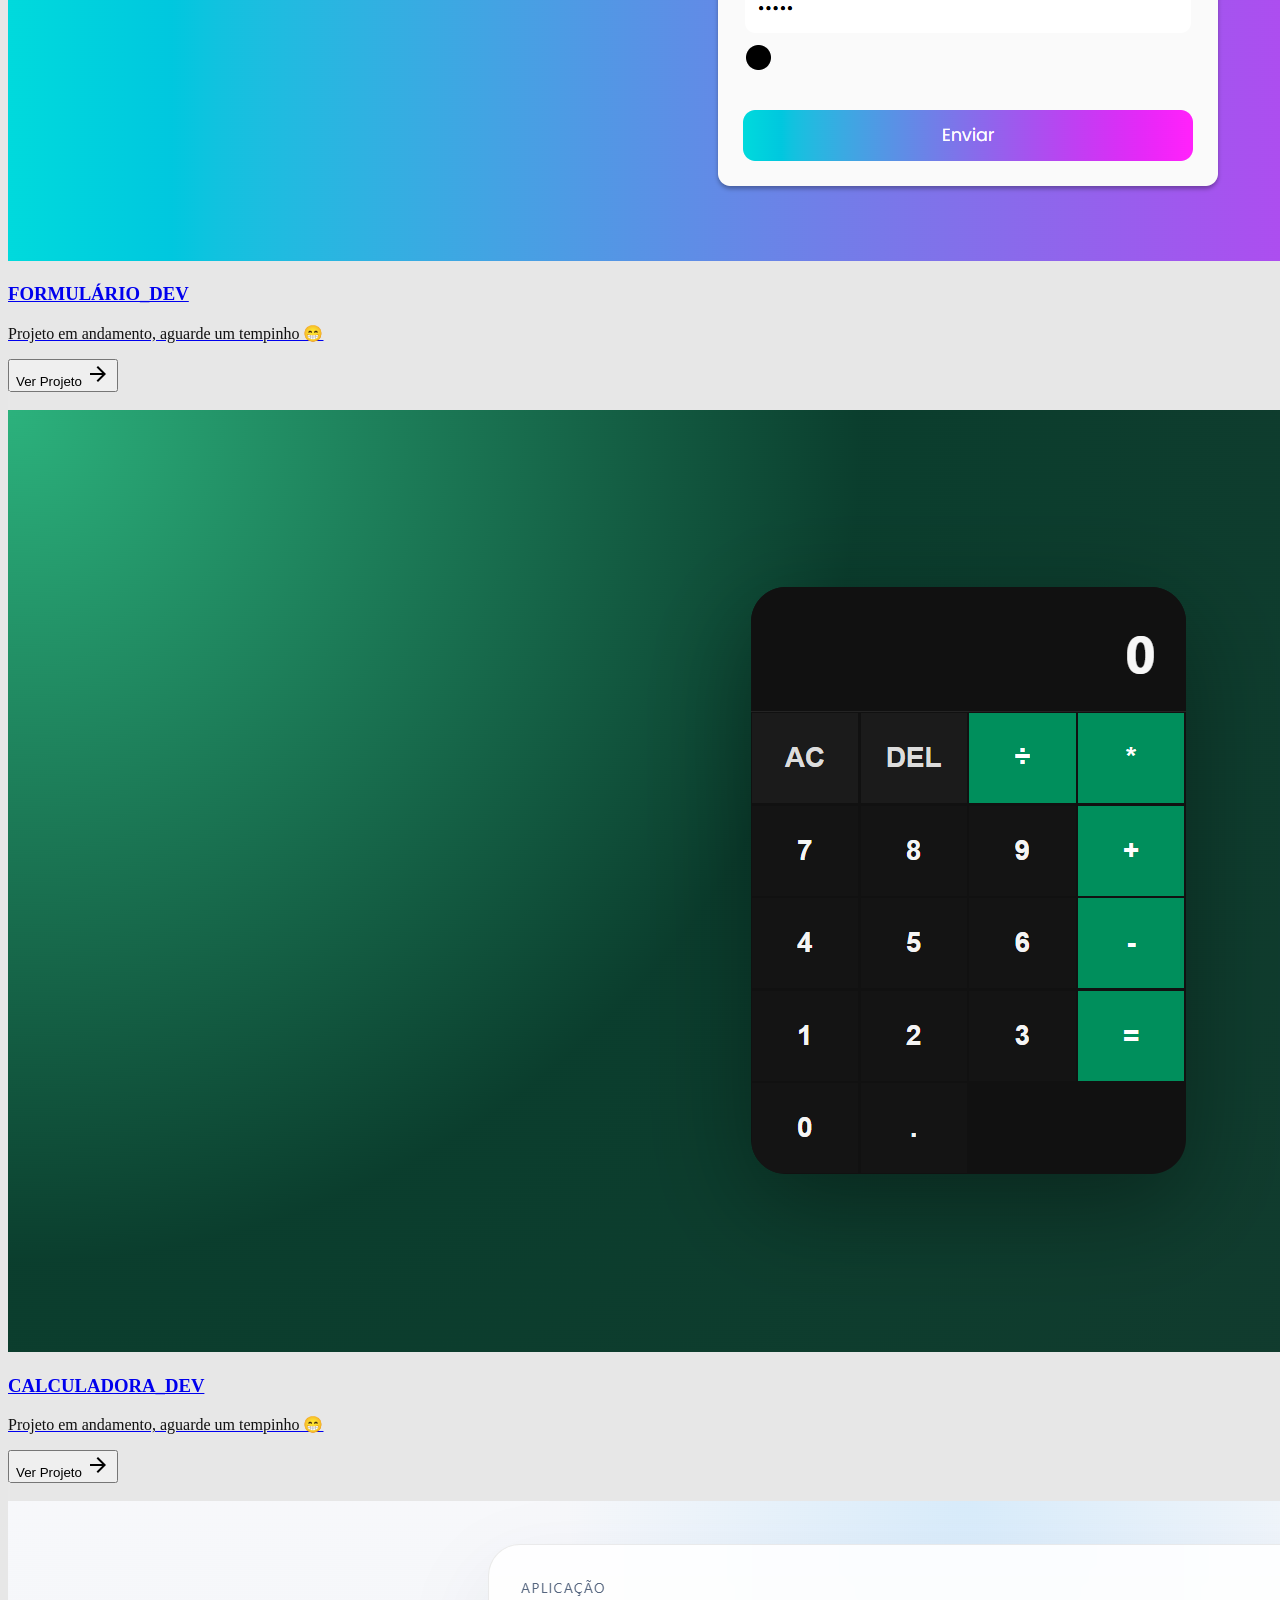
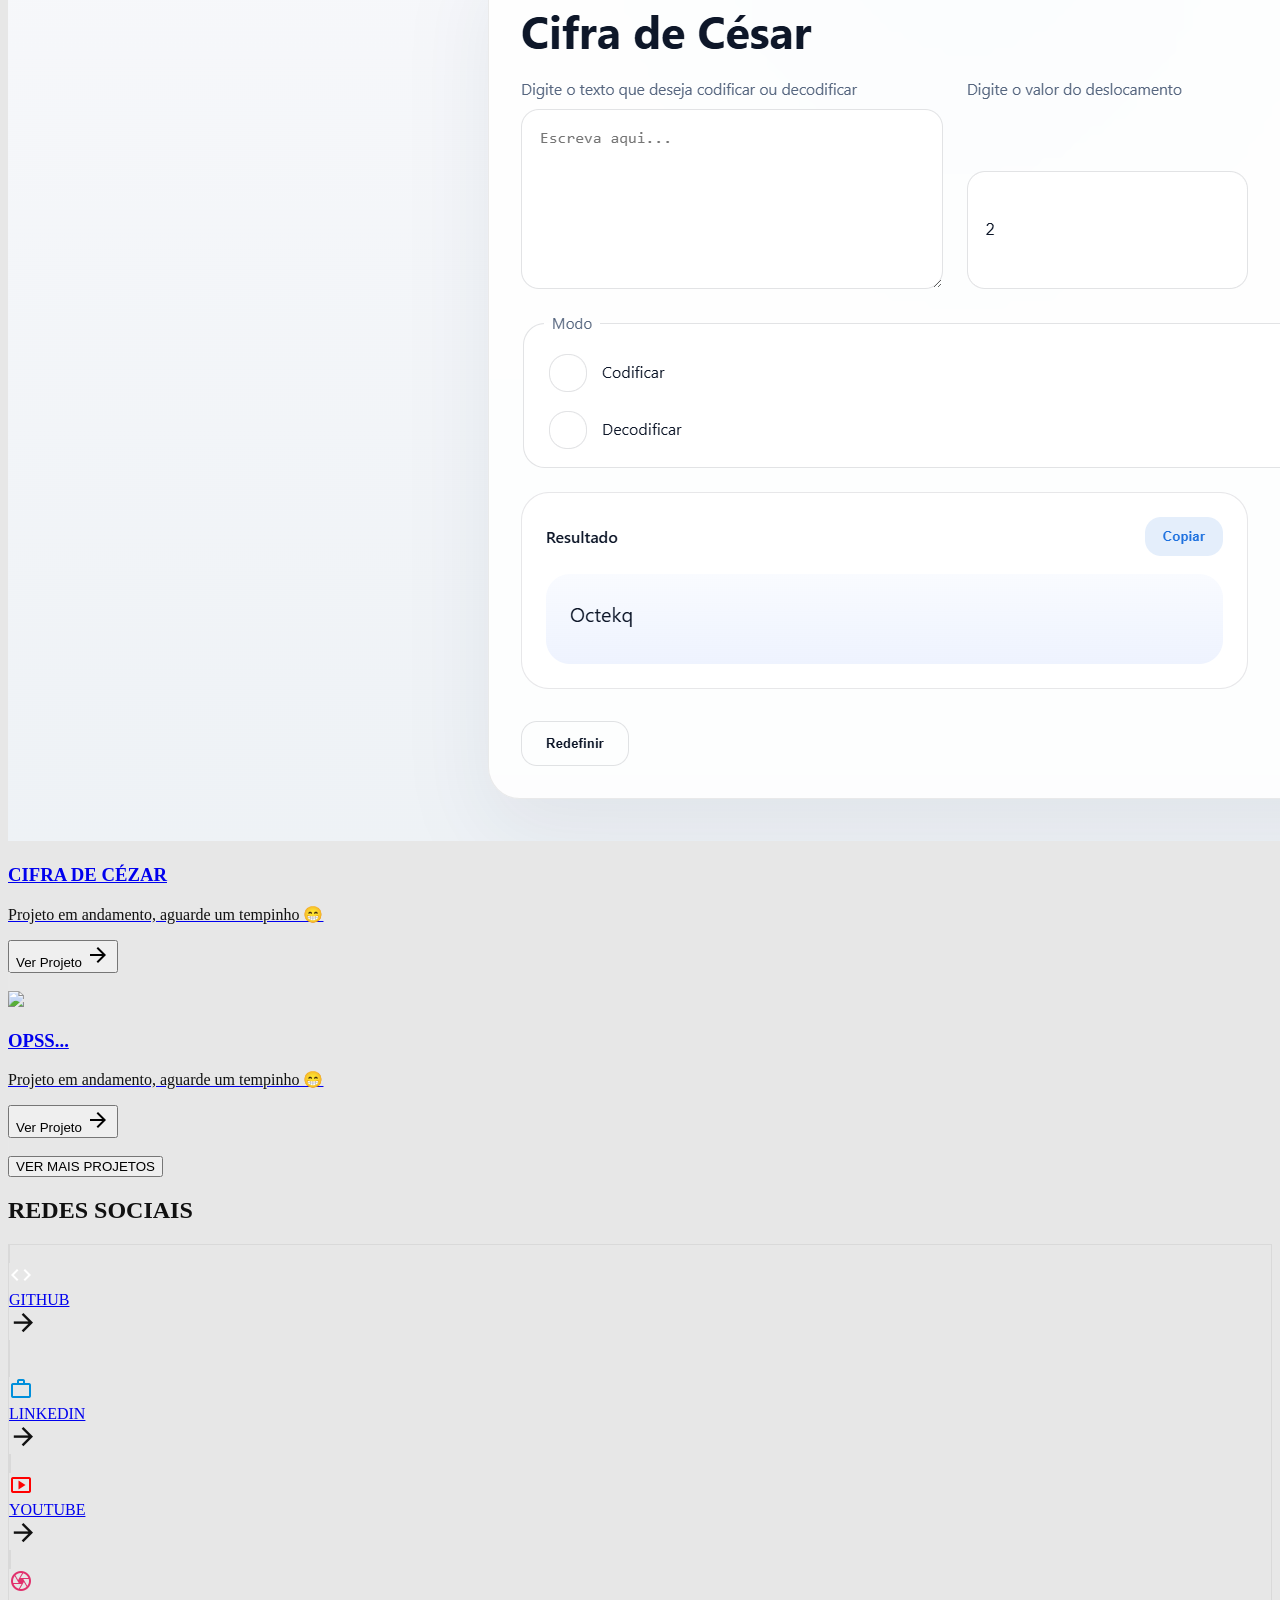
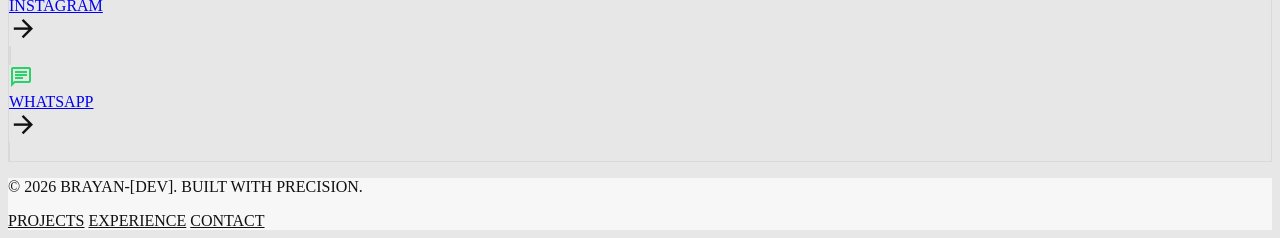
==== commit 3c82fc15: "mudança do index" ====
--- a/index.html
+++ b/index.html
@@ -1,335 +1,597 @@
-<!DOCTYPE html><html class="dark" lang="pt-BR" style=""><head>
-<meta charset="utf-8">
-<meta content="width=device-width, initial-scale=1.0" name="viewport">
-<title>The_Pkvinh0 | Portfolio</title>
-<script src="https://cdn.tailwindcss.com?plugins=forms,container-queries"></script>
-<link href="https://fonts.googleapis.com/css2?family=Bebas+Neue&amp;family=Space+Grotesk:wght@400;700&amp;family=Geist:wght@400;700&amp;family=Material+Symbols+Outlined:wght,FILL@100..700,0..1&amp;display=swap" rel="stylesheet">
-<script id="tailwind-config">
-        tailwind.config = {
-            darkMode: "class",
-            theme: {
-                extend: {
-                    "colors": {
-                        "tertiary-fixed-dim": "#00e1ab",
-                        "primary-fixed": "#ffdada",
-                        "on-primary-container": "#ffe8e8",
-                        "on-background": "#e5e2e1",
-                        "surface-tint": "#ffb3b8",
-                        "inverse-on-surface": "#313030",
-                        "on-tertiary-container": "#a5ffda",
-                        "surface-container": "#201f1f",
-                        "tertiary-fixed": "#36ffc4",
-                        "on-primary": "#680012",
-                        "outline": "#9a8ca0",
-                        "surface-container-lowest": "#0e0e0e",
-                        "inverse-surface": "#e5e2e1",
-                        "outline-variant": "#4e4355",
-                        "error": "#ffb4ab",
-                        "secondary-fixed": "#e5e2e1",
-                        "on-secondary": "#313030",
-                        "surface-container-high": "#2a2a2a",
-                        "surface-variant": "#353534",
-                        "surface-bright": "#3a3939",
-                        "on-tertiary-fixed": "#002116",
-                        "on-secondary-fixed-variant": "#474746",
-                        "on-error-container": "#ffdad6",
-                        "on-tertiary": "#003828",
-                        "surface": "#131313",
-                        "background": "#131313",
-                        "inverse-primary": "#ff003c",
-                        "surface-container-highest": "#353534",
-                        "on-surface-variant": "#d1c1d7",
-                        "on-secondary-container": "#b7b5b4",
-                        "secondary-container": "#474746",
-                        "surface-dim": "#131313",
-                        "primary-container": "#ff003c",
-                        "tertiary-container": "#007a5b",
-                        "on-tertiary-fixed-variant": "#00513c",
-                        "surface-container-low": "#1c1b1b",
-                        "error-container": "#93000a",
-                        "secondary-fixed-dim": "#c8c6c5",
-                        "on-error": "#690005",
-                        "on-secondary-fixed": "#1c1b1b",
-                        "primary-fixed-dim": "#ffb3b8",
-                        "on-primary-fixed": "#410008",
-                        "tertiary": "#00e1ab",
-                        "on-surface": "#e5e2e1",
-                        "secondary": "#c8c6c5",
-                        "primary": "#ffb3b8",
-                        "on-primary-fixed-variant": "#92001e"
-                    },
-                    "borderRadius": {
-                        "DEFAULT": "0.25rem",
-                        "lg": "0.5rem",
-                        "xl": "0.75rem",
-                        "full": "9999px"
-                    },
-                    "spacing": {
-                        "margin": "32px",
-                        "stack-sm": "8px",
-                        "stack-lg": "64px",
-                        "stack-md": "24px",
-                        "gutter": "16px",
-                        "container-max": "1440px",
-                        "unit": "4px",
-                        "section-gap": "120px",
-                        "margin-mobile": "16px",
-                        "margin-desktop": "40px"
-                    },
-                    "fontFamily": {
-                        "body-md": ["Geist"],
-                        "body-lg": ["Geist"],
-                        "headline-lg-mobile": ["Bebas Neue"],
-                        "cta": ["Bebas Neue"],
-                        "display-xl": ["Bebas Neue"],
-                        "label-bold": ["Space Grotesk"],
-                        "headline-md": ["Bebas Neue"],
-                        "headline-lg": ["Bebas Neue"]
-                    },
-                    "fontSize": {
-                        "body-md": ["16px", {"lineHeight": "24px", "fontWeight": "400"}],
-                        "body-lg": ["18px", {"lineHeight": "28px", "fontWeight": "400"}],
-                        "headline-lg-mobile": ["48px", {"lineHeight": "44px", "letterSpacing": "0.05em", "fontWeight": "700"}],
-                        "cta": ["20px", {"lineHeight": "20px", "letterSpacing": "0.1em", "fontWeight": "400"}],
-                        "display-xl": ["120px", {"lineHeight": "110px", "letterSpacing": "0.02em", "fontWeight": "700"}],
-                        "label-bold": ["14px", {"lineHeight": "16px", "letterSpacing": "0.1em", "fontWeight": "700"}],
-                        "headline-md": ["32px", {"lineHeight": "32px", "letterSpacing": "0.05em", "fontWeight": "700"}],
-                        "headline-lg": ["64px", {"lineHeight": "60px", "letterSpacing": "0.05em", "fontWeight": "700"}]
-                    }
+<!doctype html>
+<html class="dark" lang="pt-BR" style="">
+  <head>
+    <meta charset="utf-8" />
+    <meta content="width=device-width, initial-scale=1.0" name="viewport" />
+    <title>Brayan | Portfolio</title>
+    <script src="https://cdn.tailwindcss.com?plugins=forms,container-queries"></script>
+    <link
+      href="https://fonts.googleapis.com/css2?family=Bebas+Neue&amp;family=Space+Grotesk:wght@400;700&amp;family=Geist:wght@400;700&amp;family=Material+Symbols+Outlined:wght,FILL@100..700,0..1&amp;display=swap"
+      rel="stylesheet"
+    />
+    <link rel="stylesheet" href="../css/style.css" />
+    <script id="tailwind-config">
+      tailwind.config = {
+        darkMode: "class",
+        theme: {
+          extend: {
+            colors: {
+              "tertiary-fixed-dim": "#00e1ab",
+              "primary-fixed": "#ffdada",
+              "on-primary-container": "#ffe8e8",
+              "on-background": "#e5e2e1",
+              "surface-tint": "#ffb3b8",
+              "inverse-on-surface": "#313030",
+              "on-tertiary-container": "#a5ffda",
+              "surface-container": "#201f1f",
+              "tertiary-fixed": "#36ffc4",
+              "on-primary": "#680012",
+              outline: "#9a8ca0",
+              "surface-container-lowest": "#0e0e0e",
+              "inverse-surface": "#e5e2e1",
+              "outline-variant": "#4e4355",
+              error: "#ffb4ab",
+              "secondary-fixed": "#e5e2e1",
+              "on-secondary": "#313030",
+              "surface-container-high": "#2a2a2a",
+              "surface-variant": "#353534",
+              "surface-bright": "#3a3939",
+              "on-tertiary-fixed": "#002116",
+              "on-secondary-fixed-variant": "#474746",
+              "on-error-container": "#ffdad6",
+              "on-tertiary": "#003828",
+              surface: "#131313",
+              background: "#131313",
+              "inverse-primary": "#ff003c",
+              "surface-container-highest": "#353534",
+              "on-surface-variant": "#d1c1d7",
+              "on-secondary-container": "#b7b5b4",
+              "secondary-container": "#474746",
+              "surface-dim": "#131313",
+              "primary-container": "#ff003c",
+              "tertiary-container": "#007a5b",
+              "on-tertiary-fixed-variant": "#00513c",
+              "surface-container-low": "#1c1b1b",
+              "error-container": "#93000a",
+              "secondary-fixed-dim": "#c8c6c5",
+              "on-error": "#690005",
+              "on-secondary-fixed": "#1c1b1b",
+              "primary-fixed-dim": "#ffb3b8",
+              "on-primary-fixed": "#410008",
+              tertiary: "#00e1ab",
+              "on-surface": "#e5e2e1",
+              secondary: "#c8c6c5",
+              primary: "#ffb3b8",
+              "on-primary-fixed-variant": "#92001e",
+            },
+            borderRadius: {
+              DEFAULT: "0.25rem",
+              lg: "0.5rem",
+              xl: "0.75rem",
+              full: "9999px",
+            },
+            spacing: {
+              margin: "32px",
+              "stack-sm": "8px",
+              "stack-lg": "64px",
+              "stack-md": "24px",
+              gutter: "16px",
+              "container-max": "1440px",
+              unit: "4px",
+              "section-gap": "120px",
+              "margin-mobile": "16px",
+              "margin-desktop": "40px",
+            },
+            fontFamily: {
+              "body-md": ["Geist"],
+              "body-lg": ["Geist"],
+              "headline-lg-mobile": ["Bebas Neue"],
+              cta: ["Bebas Neue"],
+              "display-xl": ["Bebas Neue"],
+              "label-bold": ["Space Grotesk"],
+              "headline-md": ["Bebas Neue"],
+              "headline-lg": ["Bebas Neue"],
+            },
+            fontSize: {
+              "body-md": ["16px", { lineHeight: "24px", fontWeight: "400" }],
+              "body-lg": ["18px", { lineHeight: "28px", fontWeight: "400" }],
+              "headline-lg-mobile": [
+                "48px",
+                {
+                  lineHeight: "44px",
+                  letterSpacing: "0.05em",
+                  fontWeight: "700",
                 },
+              ],
+              cta: [
+                "20px",
+                {
+                  lineHeight: "20px",
+                  letterSpacing: "0.1em",
+                  fontWeight: "400",
+                },
+              ],
+              "display-xl": [
+                "120px",
+                {
+                  lineHeight: "110px",
+                  letterSpacing: "0.02em",
+                  fontWeight: "700",
+                },
+              ],
+              "label-bold": [
+                "14px",
+                {
+                  lineHeight: "16px",
+                  letterSpacing: "0.1em",
+                  fontWeight: "700",
+                },
+              ],
+              "headline-md": [
+                "32px",
+                {
+                  lineHeight: "32px",
+                  letterSpacing: "0.05em",
+                  fontWeight: "700",
+                },
+              ],
+              "headline-lg": [
+                "64px",
+                {
+                  lineHeight: "60px",
+                  letterSpacing: "0.05em",
+                  fontWeight: "700",
+                },
+              ],
             },
-        }
+          },
+        },
+      };
     </script>
-<style class="">body { background-color: #131313; color: #e5e2e1; -webkit-font-smoothing: antialiased; } .material-symbols-outlined { font-variation-settings: 'FILL' 0, 'wght' 400, 'GRAD' 0, 'opsz' 24; } .social-row:hover .social-icon { color: inherit !important; } .social-row:hover span { color: inherit !important; } .project-card { transition: all 0s ease; } .project-card:hover { box-shadow: 0px 0px 20px rgba(255, 0, 60, 0.2); transition: all 0.3s ease; transform: scale(1.05); border-color: #ff003c; } .glass-border { border: 1px solid rgba(255, 255, 255, 0.05); } .industrial-text { text-transform: uppercase; } .social-row { transition: all 0s ease; } .social-row:hover { transition: all 0.3s ease; transform: scale(1.02); } .social-row:active { transform: scale(0.98); } .youtube-hover-effect { position: relative; overflow: hidden; z-index: 1; transition: background-color 0s; } .youtube-hover-effect:hover { transition: background-color 0.3s ease-in-out; } .youtube-hover-effect::before { content: ''; position: absolute; top: 0; left: -100%; width: 100%; height: 100%; background-color: #ff3333; transition: left 0s; z-index: -1; } .youtube-hover-effect:hover::before { left: 0; transition: left 0.3s ease-in-out; } .youtube-hover-effect * { transition: color 0s; } .youtube-hover-effect:hover * { color: white !important; transition: color 0.3s ease-in-out; } .github-hover-effect { position: relative; overflow: hidden; z-index: 1; transition: background-color 0s; } .github-hover-effect:hover { transition: background-color 0.3s ease-in-out; } .github-hover-effect::before { content: ''; position: absolute; top: 0; left: -100%; width: 100%; height: 100%; background-color: #FFFFFF; transition: left 0s; z-index: -1; } .github-hover-effect:hover::before { left: 0; transition: left 0.3s ease-in-out; } .github-hover-effect * { transition: color 0s; } .github-hover-effect:hover * { color: #000000 !important; transition: color 0.3s ease-in-out; } .linkedin-hover-effect { position: relative; overflow: hidden; z-index: 1; transition: background-color 0s; } .linkedin-hover-effect:hover { transition: background-color 0.3s ease-in-out; } .linkedin-hover-effect::before { content: ''; position: absolute; top: 0; left: -100%; width: 100%; height: 100%; background-color: #008fdb; transition: left 0s; z-index: -1; } .linkedin-hover-effect:hover::before { left: 0; transition: left 0.3s ease-in-out; } .linkedin-hover-effect * { transition: color 0s; } .linkedin-hover-effect:hover * { color: white !important; transition: color 0.3s ease-in-out; } .instagram-hover-effect { position: relative; overflow: hidden; z-index: 1; transition: background-color 0s; } .instagram-hover-effect:hover { transition: background-color 0.3s ease-in-out; } .instagram-hover-effect::before { content: ''; position: absolute; top: 0; left: -100%; width: 100%; height: 100%; background: linear-gradient(45deg, #f3a655 0%,#ea825e 25%,#e24d64 50%,#d54a81 75%,#c6419d 100%); transition: left 0s; z-index: -1; } .instagram-hover-effect:hover::before { left: 0; transition: left 0.3s ease-in-out; } .instagram-hover-effect * { transition: color 0s; } .instagram-hover-effect:hover * { color: white !important; transition: color 0.3s ease-in-out; } .whatsapp-hover-effect { position: relative; overflow: hidden; z-index: 1; transition: background-color 0s; } .whatsapp-hover-effect:hover { transition: background-color 0.3s ease-in-out; } .whatsapp-hover-effect::before { content: ''; position: absolute; top: 0; left: -100%; width: 100%; height: 100%; background-color: #25D366; transition: left 0s; z-index: -1; } .whatsapp-hover-effect:hover::before { left: 0; transition: left 0.3s ease-in-out; } .whatsapp-hover-effect * { transition: color 0s; } .whatsapp-hover-effect:hover * { color: white !important; transition: color 0.3s ease-in-out; }</style>
-<style class="">body { background-color: #131313; color: #e5e2e1; -webkit-font-smoothing: antialiased; } .material-symbols-outlined { font-variation-settings: 'FILL' 0, 'wght' 400, 'GRAD' 0, 'opsz' 24; } .social-row:hover .social-icon { color: inherit !important; } .social-row:hover span { color: inherit !important; } .project-card { transition: all 0s ease; } .project-card:hover { box-shadow: 0px 0px 20px rgba(255, 0, 60, 0.2); transition: all 0.3s ease; transform: scale(1.05); border-color: #ff003c; } .glass-border { border: 1px solid rgba(255, 255, 255, 0.05); } .industrial-text { text-transform: uppercase; } .social-row { transition: all 0s ease; } .social-row:hover { transition: all 0.3s ease; transform: scale(1.02); } .social-row:active { transform: scale(0.98); } .youtube-hover-effect { position: relative; overflow: hidden; z-index: 1; transition: background-color 0s; } .youtube-hover-effect:hover { transition: background-color 0.3s ease-in-out; } .youtube-hover-effect::before { content: ''; position: absolute; top: 0; left: -100%; width: 100%; height: 100%; background-color: #ff3333; transition: left 0s; z-index: -1; } .youtube-hover-effect:hover::before { left: 0; transition: left 0.3s ease-in-out; } .youtube-hover-effect * { transition: color 0s; } .youtube-hover-effect:hover * { color: white !important; transition: color 0.3s ease-in-out; } .github-hover-effect { position: relative; overflow: hidden; z-index: 1; transition: background-color 0s; } .github-hover-effect:hover { transition: background-color 0.3s ease-in-out; } .github-hover-effect::before { content: ''; position: absolute; top: 0; left: -100%; width: 100%; height: 100%; background-color: #FFFFFF; transition: left 0s; z-index: -1; } .github-hover-effect:hover::before { left: 0; transition: left 0.3s ease-in-out; } .github-hover-effect * { transition: color 0s; } .github-hover-effect:hover * { color: #000000 !important; transition: color 0.3s ease-in-out; } .linkedin-hover-effect { position: relative; overflow: hidden; z-index: 1; transition: background-color 0s; } .linkedin-hover-effect:hover { transition: background-color 0.3s ease-in-out; } .linkedin-hover-effect::before { content: ''; position: absolute; top: 0; left: -100%; width: 100%; height: 100%; background-color: #008fdb; transition: left 0s; z-index: -1; } .linkedin-hover-effect:hover::before { left: 0; transition: left 0.3s ease-in-out; } .linkedin-hover-effect * { transition: color 0s; } .linkedin-hover-effect:hover * { color: white !important; transition: color 0.3s ease-in-out; } .instagram-hover-effect { position: relative; overflow: hidden; z-index: 1; transition: background-color 0s; } .instagram-hover-effect:hover { transition: background-color 0.3s ease-in-out; } .instagram-hover-effect::before { content: ''; position: absolute; top: 0; left: -100%; width: 100%; height: 100%; background: linear-gradient(45deg, #f3a655 0%,#ea825e 25%,#e24d64 50%,#d54a81 75%,#c6419d 100%); transition: left 0s; z-index: -1; } .instagram-hover-effect:hover::before { left: 0; transition: left 0.3s ease-in-out; } .instagram-hover-effect * { transition: color 0s; } .instagram-hover-effect:hover * { color: white !important; transition: color 0.3s ease-in-out; } .whatsapp-hover-effect { position: relative; overflow: hidden; z-index: 1; transition: background-color 0s; } .whatsapp-hover-effect:hover { transition: background-color 0.3s ease-in-out; } .whatsapp-hover-effect::before { content: ''; position: absolute; top: 0; left: -100%; width: 100%; height: 100%; background-color: #25D366; transition: left 0s; z-index: -1; } .whatsapp-hover-effect:hover::before { left: 0; transition: left 0.3s ease-in-out; } .whatsapp-hover-effect * { transition: color 0s; } .whatsapp-hover-effect:hover * { color: white !important; transition: color 0.3s ease-in-out; }</style><style>body { background-color: #131313; color: #e5e2e1; -webkit-font-smoothing: antialiased; } .material-symbols-outlined { font-variation-settings: 'FILL' 0, 'wght' 400, 'GRAD' 0, 'opsz' 24; } .social-row:hover .social-icon { color: inherit !important; } .social-row:hover span { color: inherit !important; } .project-card { transition: all 0s ease; } .project-card:hover { box-shadow: 0px 0px 20px rgba(255, 0, 60, 0.2); transition: all 0.3s ease; transform: scale(1.05); border-color: #ff003c; } .glass-border { border: 1px solid rgba(255, 255, 255, 0.05); } .industrial-text { text-transform: uppercase; } .social-row { transition: all 0s ease; } .social-row:hover { transition: all 0.3s ease; transform: scale(1.02); } .social-row:active { transform: scale(0.98); } .youtube-hover-effect { position: relative; overflow: hidden; z-index: 1; transition: background-color 0s; } .youtube-hover-effect:hover { transition: background-color 0.3s ease-in-out; } .youtube-hover-effect::before { content: ''; position: absolute; top: 0; left: -100%; width: 100%; height: 100%; background-color: #ff3333; transition: left 0s; z-index: -1; } .youtube-hover-effect:hover::before { left: 0; transition: left 0.3s ease-in-out; } .youtube-hover-effect * { transition: color 0s; } .youtube-hover-effect:hover * { color: white !important; transition: color 0.3s ease-in-out; } .github-hover-effect { position: relative; overflow: hidden; z-index: 1; transition: background-color 0s; } .github-hover-effect:hover { transition: background-color 0.3s ease-in-out; } .github-hover-effect::before { content: ''; position: absolute; top: 0; left: -100%; width: 100%; height: 100%; background-color: #FFFFFF; transition: left 0s; z-index: -1; } .github-hover-effect:hover::before { left: 0; transition: left 0.3s ease-in-out; } .github-hover-effect * { transition: color 0s; } .github-hover-effect:hover * { color: #000000 !important; transition: color 0.3s ease-in-out; } .linkedin-hover-effect { position: relative; overflow: hidden; z-index: 1; transition: background-color 0s; } .linkedin-hover-effect:hover { transition: background-color 0.3s ease-in-out; } .linkedin-hover-effect::before { content: ''; position: absolute; top: 0; left: -100%; width: 100%; height: 100%; background-color: #008fdb; transition: left 0s; z-index: -1; } .linkedin-hover-effect:hover::before { left: 0; transition: left 0.3s ease-in-out; } .linkedin-hover-effect * { transition: color 0s; } .linkedin-hover-effect:hover * { color: white !important; transition: color 0.3s ease-in-out; } .instagram-hover-effect { position: relative; overflow: hidden; z-index: 1; transition: background-color 0s; } .instagram-hover-effect:hover { transition: background-color 0.3s ease-in-out; } .instagram-hover-effect::before { content: ''; position: absolute; top: 0; left: -100%; width: 100%; height: 100%; background: linear-gradient(45deg, #f3a655 0%,#ea825e 25%,#e24d64 50%,#d54a81 75%,#c6419d 100%); transition: left 0s; z-index: -1; } .instagram-hover-effect:hover::before { left: 0; transition: left 0.3s ease-in-out; } .instagram-hover-effect * { transition: color 0s; } .instagram-hover-effect:hover * { color: white !important; transition: color 0.3s ease-in-out; } .whatsapp-hover-effect { position: relative; overflow: hidden; z-index: 1; transition: background-color 0s; } .whatsapp-hover-effect:hover { transition: background-color 0.3s ease-in-out; } .whatsapp-hover-effect::before { content: ''; position: absolute; top: 0; left: -100%; width: 100%; height: 100%; background-color: #25D366; transition: left 0s; z-index: -1; } .whatsapp-hover-effect:hover::before { left: 0; transition: left 0.3s ease-in-out; } .whatsapp-hover-effect * { transition: color 0s; } .whatsapp-hover-effect:hover * { color: white !important; transition: color 0.3s ease-in-out; }</style></head>
-<body class="font-body-md text-body-md overflow-x-hidden">
-<!-- TopAppBar -->
-<header class="flex justify-between items-center px-margin-mobile md:px-margin-desktop h-16 w-full fixed top-0 z-50 bg-surface border-b border-outline-variant">
-<div class="flex items-center gap-3">
-<div class="w-8 h-8 rounded-full overflow-hidden border border-outline-variant">
-<img alt="The_Pkvinh0 Profile Photo" class="w-full h-full object-cover" src="https://lh3.googleusercontent.com/aida-public/[base64]">
-</div>
-<span class="font-headline-md text-headline-md industrial-text text-primary-container">Brayan-[DEV]</span>
-</div>
-<button class="material-symbols-outlined text-primary-container p-2 active:scale-95 transition-transform duration-200" data-icon="menu">menu</button>
-</header>
-<main class="pt-24 pb-32">
-<!-- Hero Section -->
-<section class="flex flex-col md:flex-row items-center justify-center gap-12 px-margin-mobile md:px-margin-desktop mb-section-gap animate-in fade-in duration-1000 max-w-container-max mx-auto">
-  <div class="relative flex-shrink-0 w-48 h-48 md:w-80 md:h-80 rounded-full overflow-hidden shadow-2xl">
-    <div class="absolute inset-0 border-2 border-primary-container animate-pulse opacity-20 rounded-full"></div>
-    <img alt="The_Pkvinh0 Centered Profile Photo" class="w-full h-full object-cover border-4 border-surface relative z-10 rounded-full" src="https://lh3.googleusercontent.com/aida-public/[base64]">
-  </div>
-  <div class="flex flex-col items-center md:items-start text-center md:text-left max-w-2xl">
-    <h1 class="font-display-xl text-headline-lg-mobile md:text-display-xl industrial-text mb-4 text-on-surface" style="margin-left: 50px;">Brayan-[DEV]</h1>
-    <p class="text-on-surface-variant font-body-lg text-body-lg" style="margin-left: 50px;">Iniciante na área de programação (Sempre em busca de conhecimento). </p>
-    <div class="mt-8 flex gap-4">
-      
-    </div>
-  </div>
-</section>
-<!-- Projects Section -->
-<section class="max-w-container-max mx-auto px-margin-mobile mb-section-gap">
-<h2 class="font-headline-lg text-headline-lg industrial-text mb-12 flex items-center gap-4">
-            Meus Projetos
-            <span class="h-1 flex-1 bg-primary-container"></span>
-</h2>
-<div class="grid grid-cols-1 gap-gutter md:grid-cols-3">
-<!-- Project 1 -->
-<div class="project-card group bg-surface-container border glass-border rounded-lg overflow-hidden transition-all duration-300 hover:scale-105 hover:border-primary-container duration-700 ease-out opacity-100 translate-y-0 cursor-pointer">
-<div class="h-64 overflow-hidden"><img class="w-full h-full transition-transform duration-500 group-hover:scale-105 object-fill" src="https://lh3.googleusercontent.com/aida-public/[base64]"></div>
-<div class="p-6">
-
-<h3 class="font-headline-md text-headline-md industrial-text mb-2 text-primary-container">OPSS...</h3>
-<p class="text-on-surface-variant font-body-md text-body-md mb-6">Projeto em andamento, aguarde um tempinho 😁</p>
-<button class="flex items-center gap-2 text-primary-container font-cta text-cta group-hover:gap-4 transition-all">
-                        Ver Projeto <span class="material-symbols-outlined">arrow_forward</span>
-</button>
-</div>
-</div>
-<!-- Project 2 -->
-<div class="project-card group bg-surface-container border glass-border rounded-lg overflow-hidden transition-all duration-300 hover:scale-105 hover:border-primary-container duration-700 ease-out opacity-100 translate-y-0 cursor-pointer">
-<div class="h-64 overflow-hidden"><img class="w-full h-full transition-transform duration-500 group-hover:scale-105 object-fill" src="https://lh3.googleusercontent.com/aida-public/[base64]"></div>
-<div class="p-6">
-
-<h3 class="font-headline-md text-headline-md industrial-text mb-2 text-primary-container">OPSS...</h3>
-<p class="text-on-surface-variant font-body-md text-body-md mb-6">Projeto em andamento, aguarde um tempinho 😁</p>
-<button class="flex items-center gap-2 text-primary-container font-cta text-cta group-hover:gap-4 transition-all">
-                        Ver Projeto <span class="material-symbols-outlined">arrow_forward</span>
-</button>
-</div>
-</div>
-<!-- Project 3 -->
-<div class="project-card group bg-surface-container border glass-border rounded-lg overflow-hidden transition-all duration-300 hover:scale-105 hover:border-primary-container duration-700 ease-out opacity-100 translate-y-0 cursor-pointer">
-<div class="h-64 overflow-hidden"><img class="w-full h-full transition-transform duration-500 group-hover:scale-105 object-fill" src="https://lh3.googleusercontent.com/aida-public/[base64]"></div>
-<div class="p-6">
-
-<h3 class="font-headline-md text-headline-md industrial-text mb-2 text-primary-container">OPSS...</h3>
-<p class="text-on-surface-variant font-body-md text-body-md mb-6">Projeto em andamento, aguarde um tempinho 😁</p>
-<button class="flex items-center gap-2 text-primary-container font-cta text-cta group-hover:gap-4 transition-all">
-                        Ver Projeto <span class="material-symbols-outlined">arrow_forward</span>
-</button>
-</div>
-</div>
-<!-- Project 4 -->
-<div class="project-card group bg-surface-container border glass-border rounded-lg overflow-hidden transition-all duration-300 hover:scale-105 hover:border-primary-container duration-700 ease-out opacity-100 translate-y-0 cursor-pointer">
-<div class="h-64 overflow-hidden"><img class="w-full h-full transition-transform duration-500 group-hover:scale-105 object-fill" src="https://lh3.googleusercontent.com/aida-public/[base64]"></div>
-<div class="p-6">
-<h3 class="font-headline-md text-headline-md industrial-text mb-2 text-primary-container">OPSS...</h3>
-<p class="text-on-surface-variant font-body-md text-body-md mb-6">Projeto em andamento, aguarde um tempinho                         😁</p>
-<button class="flex items-center gap-2 text-primary-container font-cta text-cta group-hover:gap-4 transition-all">
-                        Ver Projeto <span class="material-symbols-outlined">arrow_forward</span>
-</button>
-</div>
-</div>
-<!-- Project 5 -->
-<div class="project-card group bg-surface-container border glass-border rounded-lg overflow-hidden transition-all duration-300 hover:scale-105 hover:border-primary-container duration-700 ease-out opacity-100 translate-y-0 cursor-pointer">
-<div class="h-64 overflow-hidden"><img class="w-full h-full transition-transform duration-500 group-hover:scale-105 object-fill" src="https://lh3.googleusercontent.com/aida-public/[base64]"></div>
-<div class="p-6">
-<h3 class="font-headline-md text-headline-md industrial-text mb-2 text-primary-container">OPSS...</h3>
-<p class="text-on-surface-variant font-body-md text-body-md mb-6">Projeto em andamento, aguarde um tempinho                         😁</p>
-<button class="flex items-center gap-2 text-primary-container font-cta text-cta group-hover:gap-4 transition-all">
-                        Ver Projeto <span class="material-symbols-outlined">arrow_forward</span>
-</button>
-</div>
-</div>
-<!-- Project 6 -->
-<div class="project-card group bg-surface-container border glass-border rounded-lg overflow-hidden transition-all duration-300 hover:scale-105 hover:border-primary-container duration-700 ease-out opacity-100 translate-y-0 cursor-pointer">
-<div class="h-64 overflow-hidden"><img class="w-full h-full transition-transform duration-500 group-hover:scale-105 object-fill" src="https://lh3.googleusercontent.com/aida-public/[base64]"></div>
-<div class="p-6">
-<h3 class="font-headline-md text-headline-md industrial-text mb-2 text-primary-container">OPSS...</h3>
-<p class="text-on-surface-variant font-body-md text-body-md mb-6">Projeto em andamento, aguarde um tempinho                         😁</p>
-<button class="flex items-center gap-2 text-primary-container font-cta text-cta group-hover:gap-4 transition-all">
-                        Ver Projeto <span class="material-symbols-outlined">arrow_forward</span>
-</button>
-</div>
-</div></div><div class="flex justify-center mt-12"><button class="px-8 py-4 bg-[#ff0000] text-white font-cta text-cta industrial-text hover:bg-white hover:text-[#ff0000] active:bg-white active:text-[#ff0000] transition-all duration-300 active:scale-95">Ver mais projetos</button></div>
-</section>
-<!-- Social Media Section (Full Width Rows) -->
-<section class="w-full">
-<div class="max-w-container-max mx-auto px-margin-mobile mb-8">
-<h2 class="font-headline-lg text-headline-lg industrial-text">Redes Sociais</h2>
-</div>
-<div class="flex flex-col border-t glass-border">
-<!-- GitHub -->
-<a class="social-row flex items-center justify-between px-margin-mobile md:px-margin-desktop bg-surface border-b glass-border hover:bg-surface-container group transition-all duration-300 ease-out opacity-100 translate-y-0 py-12 hover:scale-[1.02] github-hover-effect active:scale-[0.98]" href="#">
-<div class="flex items-center gap-6"><span class="material-symbols-outlined text-3xl social-icon transition-colors duration-300" data-icon="code" style="color: rgb(255, 255, 255);">code</span>
-<div class="flex flex-col md:flex-row md:items-center md:gap-4">
-    <span class="font-headline-md text-headline-md industrial-text tracking-tighter">GitHub</span>
-    <span class="font-label-bold text-label-sm industrial-text text-black opacity-0 group-hover:opacity-100 transition-opacity duration-300 delay-300">#</span>
-</div></div>
-<div class="flex items-center gap-4 text-on-surface-variant group-hover:text-primary-container transition-all duration-300">
-</div>
-</a>
-<!-- LinkedIn -->
-<a class="social-row flex items-center justify-between px-margin-mobile md:px-margin-desktop bg-surface border-b glass-border hover:bg-surface-container group transition-all duration-300 ease-out opacity-100 translate-y-0 py-12 hover:scale-[1.02] linkedin-hover-effect active:scale-[0.98]" href="#">
-<div class="flex items-center gap-6"><span class="material-symbols-outlined text-3xl social-icon transition-colors duration-300" data-icon="work" style="color: rgb(0, 143, 219);">work</span>
-<div class="flex flex-col md:flex-row md:items-center md:gap-4">
-    <span class="font-headline-md text-headline-md industrial-text tracking-tighter">LinkedIn</span>
-    <span class="font-label-bold text-label-sm industrial-text text-white opacity-0 group-hover:opacity-100 transition-opacity duration-300 delay-300">#</span>
-</div></div>
-<div class="flex items-center gap-4 text-on-surface-variant group-hover:text-primary-container transition-all duration-300">
-</div>
-</a>
-<!-- YouTube -->
-<a class="social-row flex items-center justify-between px-margin-mobile md:px-margin-desktop py-12 bg-surface border-b glass-border hover:bg-surface-container group transition-all duration-300 ease-out opacity-100 translate-y-0 youtube-hover-effect hover:scale-[1.02] active:scale-[0.98]" href="#">
-<div class="flex items-center gap-6"><span class="material-symbols-outlined text-3xl social-icon transition-colors duration-300" data-icon="smart_display" style="color: rgb(255, 0, 0);">smart_display</span>
-<div class="flex flex-col md:flex-row md:items-center md:gap-4">
-    <span class="font-headline-md text-headline-md industrial-text tracking-tighter">YouTube</span>
-    <span class="font-label-bold text-label-sm industrial-text text-white opacity-0 group-hover:opacity-100 transition-opacity duration-300 delay-300">#</span>
-</div></div>
-<div class="flex items-center gap-4 text-on-surface-variant group-hover:text-primary-container transition-all duration-300">
-</div>
-</a>
-<!-- Instagram -->
-<a class="social-row flex items-center justify-between px-margin-mobile md:px-margin-desktop bg-surface border-b glass-border hover:bg-surface-container group transition-all duration-300 ease-out opacity-100 translate-y-0 py-12 hover:scale-[1.02] instagram-hover-effect active:scale-[0.98]" href="#">
-<div class="flex items-center gap-6"><span class="material-symbols-outlined text-3xl social-icon transition-colors duration-300" data-icon="camera" style="color: rgb(225, 48, 108);">camera</span>
-<div class="flex flex-col md:flex-row md:items-center md:gap-4">
-    <span class="font-headline-md text-headline-md industrial-text tracking-tighter">Instagram</span>
-    <span class="font-label-bold text-label-sm industrial-text text-white opacity-0 group-hover:opacity-100 transition-opacity duration-300 delay-300">#</span>
-</div></div>
-<div class="flex items-center gap-4 text-on-surface-variant group-hover:text-primary-container transition-all duration-300">
-</div>
-</a>
-<a class="social-row flex items-center justify-between px-margin-mobile md:px-margin-desktop bg-surface border-b glass-border hover:bg-surface-container group transition-all duration-300 ease-out py-12 hover:scale-[1.02] whatsapp-hover-effect active:scale-[0.98] opacity-100 translate-y-0 relative" href="#">
-<div class="flex items-center gap-6"><span class="material-symbols-outlined text-3xl social-icon transition-colors duration-300" data-icon="chat" style="color: rgb(37, 211, 102);">chat</span>
-<div class="flex flex-col md:flex-row md:items-center md:gap-4">
-    <span class="font-headline-md text-headline-md industrial-text tracking-tighter">WhatsApp</span>
-    <span class="font-label-bold text-label-sm industrial-text text-primary-container opacity-0 group-hover:opacity-100 transition-opacity duration-300 delay-300">#</span>
-</div></div>
-<div class="flex items-center gap-4 text-on-surface-variant group-hover:text-primary-container transition-all duration-300">
-</div>
-</a></div>
-</section>
-</main>
-<!-- BottomNavBar (Mobile Only) -->
-<nav class="md:hidden fixed bottom-0 w-full z-50 flex justify-around items-center h-16 px-4 bg-surface border-t border-outline-variant rounded-t-xl">
-<div class="flex flex-col items-center justify-center bg-primary-container text-on-primary-container rounded-full p-2 active:scale-90 transition-all duration-150">
-<span class="material-symbols-outlined" data-icon="home">home</span>
-</div>
-<div class="flex flex-col items-center justify-center text-on-surface-variant p-2 hover:bg-secondary-container rounded-full active:scale-90 transition-all duration-150">
-<span class="material-symbols-outlined" data-icon="work">work</span>
-</div>
-<div class="flex flex-col items-center justify-center text-on-surface-variant p-2 hover:bg-secondary-container rounded-full active:scale-90 transition-all duration-150">
-<span class="material-symbols-outlined" data-icon="person">person</span>
-</div>
-<div class="flex flex-col items-center justify-center text-on-surface-variant p-2 hover:bg-secondary-container rounded-full active:scale-90 transition-all duration-150">
-<span class="material-symbols-outlined" data-icon="mail">mail</span>
-</div>
-</nav>
-<!-- Footer -->
-<footer class="w-full py-stack-md px-margin-mobile md:px-margin-desktop flex flex-col md:flex-row justify-between items-center gap-unit bg-surface-container border-t border-outline-variant mb-16 md:mb-0">
-<p class="font-label-bold text-label-bold industrial-text text-on-surface-variant">© 2026 BRAYAN-[DEV]. BUILT WITH PRECISION.</p>
-<div class="flex gap-6">
-<a class="font-label-bold text-label-bold industrial-text text-on-surface-variant hover:text-primary-container transition-colors duration-300 underline" href="#">PROJECTS</a>
-<a class="font-label-bold text-label-bold industrial-text text-on-surface-variant hover:text-primary-container transition-colors duration-300 underline" href="#">EXPERIENCE</a>
-<a class="font-label-bold text-label-bold industrial-text text-on-surface-variant hover:text-primary-container transition-colors duration-300 underline" href="#">CONTACT</a>
-</div>
-</footer>
-<script>
-    // Reveal on scroll animation
-    const observerOptions = {
-        threshold: 0.1
-    };
-
-    const observer = new IntersectionObserver((entries) => {
-        entries.forEach(entry => {
-            if (entry.isIntersecting) {
-                entry.target.classList.add('opacity-100', 'translate-y-0');
-                entry.target.classList.remove('opacity-0', 'translate-y-8');
-            }
-        });
-    }, observerOptions);
-
-    document.querySelectorAll('.project-card, .social-row').forEach(el => {
-        el.classList.add('opacity-0', 'translate-y-8', 'transition-all', 'duration-300', 'ease-out');
-        observer.observe(el);
-    });
-</script>
-
-
-
-
-
-
-
-
-
-
-
-
-
-
-
-
-
-
-
-
-
-
-
-
-
-
-</body></html>+  </head>
+  <body class="font-body-md text-body-md overflow-x-hidden">
+    <!-- TopAppBar -->
+    <header
+      class="flex justify-between items-center px-margin-mobile md:px-margin-desktop h-16 w-full fixed top-0 z-50 bg-surface border-b border-outline-variant"
+    >
+      <div class="flex items-center gap-3">
+        <div
+          class="w-8 h-8 rounded-full overflow-hidden border border-outline-variant"
+        >
+          <img
+            alt="The_Pkvinh0 Profile Photo"
+            class="w-full h-full object-cover profile-photo"
+            src="https://lh3.googleusercontent.com/aida-public/[base64]"
+            data-src-dark="/img/ChatGPT Image 3 de jun. de 2026, 11_34_35.png"
+            data-src-light="/img/ChatGPT Image 3 de jun. de 2026, 11_36_58.png"
+          />
+        </div>
+        <span
+          class="font-headline-md text-headline-md industrial-text text-primary-container"
+          >Brayan-[DEV]</span
+        >
+      </div>
+      <div class="flex items-center gap-2">
+        <button
+          id="theme-toggle"
+          class="material-symbols-outlined theme-toggle p-2 active:scale-95 transition-transform duration-200"
+          aria-label="Alternar tema"
+          title="Alternar tema claro/escuro"
+        >
+          light_mode
+        </button>
+        <button
+          class="material-symbols-outlined text-primary-container p-2 active:scale-95 transition-transform duration-200"
+          data-icon="menu"
+        >
+          menu
+        </button>
+      </div>
+    </header>
+    <main class="pt-24 pb-32">
+      <!-- Hero Section -->
+      <section
+        class="flex flex-col md:flex-row items-center justify-center gap-12 px-margin-mobile md:px-margin-desktop mb-section-gap animate-in fade-in duration-1000 max-w-container-max mx-auto"
+      >
+        <div
+          class="relative flex-shrink-0 w-48 h-48 md:w-80 md:h-80 rounded-full overflow-hidden shadow-2xl"
+        >
+          <div
+            class="absolute inset-0 border-2 border-primary-container animate-pulse opacity-20 rounded-full"
+          ></div>
+          <img
+            alt="The_Pkvinh0 Centered Profile Photo"
+            class="w-full h-full object-cover border-4 border-surface relative z-10 rounded-full profile-photo"
+            src="https://lh3.googleusercontent.com/aida-public/[base64]"
+            data-src-dark="/img/ChatGPT Image 3 de jun. de 2026, 11_34_35.png"
+            data-src-light="/img/ChatGPT Image 3 de jun. de 2026, 11_36_58.png"
+          />
+        </div>
+        <div
+          class="flex flex-col items-center md:items-start text-center md:text-left max-w-2xl"
+        >
+          <h1
+            class="font-display-xl text-headline-lg-mobile md:text-display-xl industrial-text mb-4 text-on-surface"
+            style="margin-left: 50px"
+          >
+            Brayan-[DEV]
+          </h1>
+          <p
+            class="text-on-surface-variant font-body-lg text-body-lg"
+            style="margin-left: 50px"
+          >
+            Iniciante na área de programação (Sempre em busca de conhecimento).
+          </p>
+          <div class="mt-8 flex gap-4"></div>
+        </div>
+      </section>
+      <!-- Projects Section -->
+      <section
+        class="max-w-container-max mx-auto px-margin-mobile mb-section-gap"
+      >
+        <h2
+          class="font-headline-lg text-headline-lg industrial-text mb-12 flex items-center gap-4"
+        >
+          Meus Projetos
+          <span class="h-1 flex-1 bg-primary-container"></span>
+        </h2>
+        <div class="grid grid-cols-1 gap-gutter md:grid-cols-3">
+          <!-- Project 1 -->
+          <a
+            href="https://devsenacbrayanlevy-creator.github.io/SitePrefeituraArapiraca/"
+            class="project-card group bg-surface-container border glass-border rounded-lg overflow-hidden transition-all duration-300 hover:scale-105 hover:border-primary-container duration-700 ease-out opacity-100 translate-y-0 cursor-pointer"
+          >
+            <div class="h-64 overflow-hidden">
+              <img
+                class="w-full h-full transition-transform duration-500 group-hover:scale-105 object-fill"
+                src="/img/Captura de tela 2026-06-08 083023.png"
+              />
+            </div>
+            <div class="p-6">
+              <h3
+                class="font-headline-md text-headline-md industrial-text mb-2 text-primary-container"
+              >
+                Prefeitura De Arapiraca
+              </h3>
+              <p class="text-on-surface-variant font-body-md text-body-md mb-6">
+                Projeto de prefeitura usando HTML e CSS
+              </p>
+              <button
+                class="flex items-center gap-2 text-primary-container font-cta text-cta group-hover:gap-4 transition-all"
+              >
+                Ver Projeto
+                <span class="material-symbols-outlined">arrow_forward</span>
+              </button>
+            </div>
+          </a>
+          <!-- Project 2 -->
+          <a
+            href="https://devsenacbrayanlevy-creator.github.io/TaskDev/"
+            class="project-card group bg-surface-container border glass-border rounded-lg overflow-hidden transition-all duration-300 hover:scale-105 hover:border-primary-container duration-700 ease-out opacity-100 translate-y-0 cursor-pointer"
+          >
+            <div class="h-64 overflow-hidden">
+              <img
+                class="w-full h-full transition-transform duration-500 group-hover:scale-105 object-fill"
+                src="/img/Captura de tela 2026-06-08 084115.png"
+              />
+            </div>
+            <div class="p-6">
+              <h3
+                class="font-headline-md text-headline-md industrial-text mb-2 text-primary-container"
+              >
+                Task_Dev
+              </h3>
+              <p class="text-on-surface-variant font-body-md text-body-md mb-6">
+                Projeto de anotações em HTML, CSS e JS
+              </p>
+              <button
+                class="flex items-center gap-2 text-primary-container font-cta text-cta group-hover:gap-4 transition-all"
+              >
+                Ver Projeto
+                <span class="material-symbols-outlined">arrow_forward</span>
+              </button>
+            </div>
+          </a>
+          <!-- Project 3 -->
+          <a
+            href="https://devsenacbrayanlevy-creator.github.io/FormularioDev/"
+            class="project-card group bg-surface-container border glass-border rounded-lg overflow-hidden transition-all duration-300 hover:scale-105 hover:border-primary-container duration-700 ease-out opacity-100 translate-y-0 cursor-pointer"
+          >
+            <div class="h-64 overflow-hidden">
+              <img
+                class="w-full h-full transition-transform duration-500 group-hover:scale-105 object-fill"
+                src="/img/Captura de tela 2026-06-08 091718.png"
+              />
+            </div>
+            <div class="p-6">
+              <h3
+                class="font-headline-md text-headline-md industrial-text mb-2 text-primary-container"
+              >
+                Formulário_Dev
+              </h3>
+              <p class="text-on-surface-variant font-body-md text-body-md mb-6">
+                Projeto em andamento, aguarde um tempinho 😁
+              </p>
+              <button
+                class="flex items-center gap-2 text-primary-container font-cta text-cta group-hover:gap-4 transition-all"
+              >
+                Ver Projeto
+                <span class="material-symbols-outlined">arrow_forward</span>
+              </button>
+            </div>
+          </a>
+          <!-- Project 4 -->
+          <a
+            href="https://devsenacbrayanlevy-creator.github.io/CalculadorDev/"
+            class="project-card group bg-surface-container border glass-border rounded-lg overflow-hidden transition-all duration-300 hover:scale-105 hover:border-primary-container duration-700 ease-out opacity-100 translate-y-0 cursor-pointer"
+          >
+            <div class="h-64 overflow-hidden">
+              <img
+                class="w-full h-full transition-transform duration-500 group-hover:scale-105 object-fill"
+                src="/img/Captura de tela 2026-06-08 092222.png"
+              />
+            </div>
+            <div class="p-6">
+              <h3
+                class="font-headline-md text-headline-md industrial-text mb-2 text-primary-container"
+              >
+                Calculadora_Dev
+              </h3>
+              <p class="text-on-surface-variant font-body-md text-body-md mb-6">
+                Projeto em andamento, aguarde um tempinho 😁
+              </p>
+              <button
+                class="flex items-center gap-2 text-primary-container font-cta text-cta group-hover:gap-4 transition-all"
+              >
+                Ver Projeto
+                <span class="material-symbols-outlined">arrow_forward</span>
+              </button>
+            </div>
+          </a>
+          <!-- Project 5 -->
+          <a
+            href="https://devsenacbrayanlevy-creator.github.io/CifraDeC-zar/"
+            class="project-card group bg-surface-container border glass-border rounded-lg overflow-hidden transition-all duration-300 hover:scale-105 hover:border-primary-container duration-700 ease-out opacity-100 translate-y-0 cursor-pointer"
+          >
+            <div class="h-64 overflow-hidden">
+              <img
+                class="w-full h-full transition-transform duration-500 group-hover:scale-105 object-fill"
+                src="/img/Captura de tela 2026-06-08 094018.png"
+              />
+            </div>
+            <div class="p-6">
+              <h3
+                class="font-headline-md text-headline-md industrial-text mb-2 text-primary-container"
+              >
+                Cifra de Cézar
+              </h3>
+              <p class="text-on-surface-variant font-body-md text-body-md mb-6">
+                Projeto em andamento, aguarde um tempinho 😁
+              </p>
+              <button
+                class="flex items-center gap-2 text-primary-container font-cta text-cta group-hover:gap-4 transition-all"
+              >
+                Ver Projeto
+                <span class="material-symbols-outlined">arrow_forward</span>
+              </button>
+            </div>
+          </a>
+          <!-- Project 6 -->
+          <a
+            href="#"
+            class="project-card group bg-surface-container border glass-border rounded-lg overflow-hidden transition-all duration-300 hover:scale-105 hover:border-primary-container duration-700 ease-out opacity-100 translate-y-0 cursor-pointer"
+          >
+            <div class="h-64 overflow-hidden">
+              <img
+                class="w-full h-full transition-transform duration-500 group-hover:scale-105 object-fill"
+                src="https://lh3.googleusercontent.com/aida-public/[base64]"
+              />
+            </div>
+            <div class="p-6">
+              <h3
+                class="font-headline-md text-headline-md industrial-text mb-2 text-primary-container"
+              >
+                OPSS...
+              </h3>
+              <p class="text-on-surface-variant font-body-md text-body-md mb-6">
+                Projeto em andamento, aguarde um tempinho 😁
+              </p>
+              <button
+                class="flex items-center gap-2 text-primary-container font-cta text-cta group-hover:gap-4 transition-all"
+              >
+                Ver Projeto
+                <span class="material-symbols-outlined">arrow_forward</span>
+              </button>
+            </div>
+          </a>
+        </div>
+        <div class="flex justify-center mt-12">
+          <button
+            class="px-8 py-4 bg-[#ff0000] text-white font-cta text-cta industrial-text hover:bg-white hover:text-[#ff0000] active:bg-white active:text-[#ff0000] transition-all duration-300 active:scale-95"
+          >
+            Ver mais projetos
+          </button>
+        </div>
+      </section>
+      <!-- Social Media Section (Full Width Rows) -->
+      <section class="w-full">
+        <div class="max-w-container-max mx-auto px-margin-mobile mb-8">
+          <h2 class="font-headline-lg text-headline-lg industrial-text">
+            Redes Sociais
+          </h2>
+        </div>
+        <div class="flex flex-col border-t glass-border">
+          <!-- GitHub -->
+          <div class="github-hover-wrapper relative">
+            <a
+              class="social-row flex items-center justify-between px-margin-mobile md:px-margin-desktop bg-surface border-b glass-border hover:bg-surface-container group transition-all duration-300 ease-out opacity-100 translate-y-0 py-12 hover:scale-[1.02] github-hover-effect active:scale-[0.98]"
+              href="https://github.com/devsenacbrayanlevy-creator"
+            >
+              <div class="flex items-center gap-6">
+                <span
+                  class="material-symbols-outlined text-3xl social-icon transition-colors duration-300"
+                  data-icon="code"
+                  style="color: rgb(255, 255, 255)"
+                  >code</span
+                >
+                <div class="flex flex-col md:flex-row md:items-center md:gap-4">
+                  <span
+                    class="font-headline-md text-headline-md industrial-text tracking-tighter"
+                    >GitHub</span
+                  >
+                </div>
+              </div>
+              <div
+                class="flex items-center gap-4 text-on-surface-variant group-hover:text-primary-container transition-all duration-300"
+              >
+                <span class="material-symbols-outlined social-row-arrow"
+                  >arrow_forward</span
+                >
+              </div>
+            </a>
+            <div class="github-tooltip">
+              <p class="text-sm text-on-surface-variant">
+                Acesse meu GitHub para ver projetos e código.
+              </p>
+            </div>
+          </div>
+          <!-- LinkedIn -->
+          <a
+            class="social-row flex items-center justify-between px-margin-mobile md:px-margin-desktop bg-surface border-b glass-border hover:bg-surface-container group transition-all duration-300 ease-out opacity-100 translate-y-0 py-12 hover:scale-[1.02] linkedin-hover-effect active:scale-[0.98]"
+            href="#"
+          >
+            <div class="flex items-center gap-6">
+              <span
+                class="material-symbols-outlined text-3xl social-icon transition-colors duration-300"
+                data-icon="work"
+                style="color: rgb(0, 143, 219)"
+                >work</span
+              >
+              <div class="flex flex-col md:flex-row md:items-center md:gap-4">
+                <span
+                  class="font-headline-md text-headline-md industrial-text tracking-tighter"
+                  >LinkedIn</span
+                >
+              </div>
+            </div>
+            <div
+              class="flex items-center gap-4 text-on-surface-variant group-hover:text-primary-container transition-all duration-300"
+            >
+              <span class="material-symbols-outlined social-row-arrow"
+                >arrow_forward</span
+              >
+            </div>
+          </a>
+          <!-- YouTube -->
+          <a
+            class="social-row flex items-center justify-between px-margin-mobile md:px-margin-desktop py-12 bg-surface border-b glass-border hover:bg-surface-container group transition-all duration-300 ease-out opacity-100 translate-y-0 youtube-hover-effect hover:scale-[1.02] active:scale-[0.98]"
+            href="https://www.youtube.com/@PKVINHO"
+          >
+            <div class="flex items-center gap-6">
+              <span
+                class="material-symbols-outlined text-3xl social-icon transition-colors duration-300"
+                data-icon="smart_display"
+                style="color: rgb(255, 0, 0)"
+                >smart_display</span
+              >
+              <div class="flex flex-col md:flex-row md:items-center md:gap-4">
+                <span
+                  class="font-headline-md text-headline-md industrial-text tracking-tighter"
+                  >YouTube</span
+                >
+              </div>
+            </div>
+            <div
+              class="flex items-center gap-4 text-on-surface-variant group-hover:text-primary-container transition-all duration-300"
+            >
+              <span class="material-symbols-outlined social-row-arrow"
+                >arrow_forward</span
+              >
+            </div>
+          </a>
+          <!-- Instagram -->
+          <a
+            class="social-row flex items-center justify-between px-margin-mobile md:px-margin-desktop bg-surface border-b glass-border hover:bg-surface-container group transition-all duration-300 ease-out opacity-100 translate-y-0 py-12 hover:scale-[1.02] instagram-hover-effect active:scale-[0.98]"
+            href="#"
+          >
+            <div class="flex items-center gap-6">
+              <span
+                class="material-symbols-outlined text-3xl social-icon transition-colors duration-300"
+                data-icon="camera"
+                style="color: rgb(225, 48, 108)"
+                >camera</span
+              >
+              <div class="flex flex-col md:flex-row md:items-center md:gap-4">
+                <span
+                  class="font-headline-md text-headline-md industrial-text tracking-tighter"
+                  >Instagram</span
+                >
+              </div>
+            </div>
+            <div
+              class="flex items-center gap-4 text-on-surface-variant group-hover:text-primary-container transition-all duration-300"
+            >
+              <span class="material-symbols-outlined social-row-arrow"
+                >arrow_forward</span
+              >
+            </div>
+          </a>
+          <a
+            class="social-row flex items-center justify-between px-margin-mobile md:px-margin-desktop bg-surface border-b glass-border hover:bg-surface-container group transition-all duration-300 ease-out py-12 hover:scale-[1.02] whatsapp-hover-effect active:scale-[0.98] opacity-100 translate-y-0 relative"
+            href="#"
+          >
+            <div class="flex items-center gap-6">
+              <span
+                class="material-symbols-outlined text-3xl social-icon transition-colors duration-300"
+                data-icon="chat"
+                style="color: rgb(37, 211, 102)"
+                >chat</span
+              >
+              <div class="flex flex-col md:flex-row md:items-center md:gap-4">
+                <span
+                  class="font-headline-md text-headline-md industrial-text tracking-tighter"
+                  >WhatsApp</span
+                >
+              </div>
+            </div>
+            <div
+              class="flex items-center gap-4 text-on-surface-variant group-hover:text-primary-container transition-all duration-300"
+            >
+              <span class="material-symbols-outlined social-row-arrow"
+                >arrow_forward</span
+              >
+            </div>
+          </a>
+        </div>
+      </section>
+    </main>
+    <!-- Footer -->
+    <footer
+      class="w-full py-stack-md px-margin-mobile md:px-margin-desktop flex flex-col md:flex-row justify-between items-center gap-unit bg-surface-container border-t border-outline-variant md:mb-0"
+    >
+      <p
+        class="font-label-bold text-label-bold industrial-text text-on-surface-variant"
+      >
+        © 2026 BRAYAN-[DEV]. BUILT WITH PRECISION.
+      </p>
+      <div class="flex gap-6">
+        <a
+          class="font-label-bold text-label-bold industrial-text text-on-surface-variant hover:text-primary-container transition-colors duration-300 underline"
+          href="#"
+          >PROJECTS</a
+        >
+        <a
+          class="font-label-bold text-label-bold industrial-text text-on-surface-variant hover:text-primary-container transition-colors duration-300 underline"
+          href="#"
+          >EXPERIENCE</a
+        >
+        <a
+          class="font-label-bold text-label-bold industrial-text text-on-surface-variant hover:text-primary-container transition-colors duration-300 underline"
+          href="#"
+          >CONTACT</a
+        >
+      </div>
+    </footer>
+    <script src="../js/script.js"></script>
+  </body>
+</html>
--- a/css/style.css
+++ b/css/style.css
@@ -0,0 +1,333 @@
+body {
+  background-color: #131313;
+  color: #e5e2e1;
+  -webkit-font-smoothing: antialiased;
+}
+
+.material-symbols-outlined {
+  font-variation-settings:
+    "FILL" 0,
+    "wght" 400,
+    "GRAD" 0,
+    "opsz" 24;
+}
+
+.social-row:hover .social-icon {
+  color: inherit !important;
+}
+
+.social-row:hover span {
+  color: inherit !important;
+}
+
+.project-card {
+  transition: all 0s ease;
+}
+
+.project-card:hover {
+  box-shadow: 0px 0px 20px rgba(255, 0, 60, 0.2);
+  transition: all 0.3s ease;
+  transform: scale(1.05);
+  border-color: #ff003c;
+}
+
+.glass-border {
+  border: 1px solid rgba(255, 255, 255, 0.05);
+}
+
+.industrial-text {
+  text-transform: uppercase;
+}
+
+.social-row {
+  transition: all 0s ease;
+}
+
+.social-row:hover {
+  transition: all 0s ease;
+  transform: scale(1.02);
+}
+
+.social-row:active {
+  transform: scale(0.98);
+}
+
+.social-row-arrow {
+  font-size: var(--social-arrow-size, 1.8rem);
+  display: inline-flex;
+  align-items: center;
+  justify-content: center;
+}
+
+.social-row .social-row-arrow {
+  margin-left: auto;
+}
+
+.youtube-hover-effect {
+  position: relative;
+  overflow: hidden;
+  z-index: 1;
+  transition: background-color 0s;
+}
+
+.youtube-hover-effect:hover {
+  transition: background-color 0.3s ease-in-out;
+}
+
+.youtube-hover-effect::before {
+  content: "";
+  position: absolute;
+  top: 0;
+  left: -100%;
+  width: 100%;
+  height: 100%;
+  background-color: #ff3333;
+  transition: left 0s;
+  z-index: -1;
+}
+
+.youtube-hover-effect:hover::before {
+  left: 0;
+  transition: left 0.3s ease-in-out;
+}
+
+.youtube-hover-effect * {
+  transition: color 0s;
+}
+
+.youtube-hover-effect:hover * {
+  color: white !important;
+  transition: color 0.3s ease-in-out;
+}
+
+.github-hover-effect {
+  position: relative;
+  overflow: hidden;
+  z-index: 1;
+  transition: background-color 0s;
+}
+
+.github-hover-effect:hover {
+  transition: background-color 0.3s ease-in-out;
+}
+
+.github-hover-effect::before {
+  content: "";
+  position: absolute;
+  top: 0;
+  left: -100%;
+  width: 100%;
+  height: 100%;
+  background-color: #ffffff;
+  transition: left 0s;
+  z-index: -1;
+}
+
+.github-hover-effect:hover::before {
+  left: 0;
+  transition: left 0.3s ease-in-out;
+}
+
+.github-hover-effect * {
+  transition: color 0s;
+}
+
+.github-hover-effect:hover * {
+  color: #000000 !important;
+  transition: color 0.3s ease-in-out;
+}
+
+.github-hover-wrapper {
+  position: relative;
+  overflow: visible;
+}
+
+.github-tooltip {
+  position: absolute;
+  left: 0px;
+  width: 100%;
+  min-width: 180px;
+  background: #ffffff;
+  padding: 0.85rem 1rem;
+  opacity: 0;
+  visibility: hidden;
+  transform: translateY(-1px);
+  transition:
+    opacity 0.2s ease 0s,
+    transform 0.2s ease 0s,
+    visibility 0s linear 0s;
+  z-index: 20;
+}
+
+.github-hover-wrapper.hover-active .github-tooltip {
+  opacity: 1;
+  visibility: visible;
+  transform: translateY(0);
+}
+
+.linkedin-hover-effect {
+  position: relative;
+  overflow: hidden;
+  z-index: 1;
+  transition: background-color 0s;
+}
+
+.linkedin-hover-effect:hover {
+  transition: background-color 0.3s ease-in-out;
+}
+
+.linkedin-hover-effect::before {
+  content: "";
+  position: absolute;
+  top: 0;
+  left: -100%;
+  width: 100%;
+  height: 100%;
+  background-color: #008fdb;
+  transition: left 0s;
+  z-index: -1;
+}
+
+.linkedin-hover-effect:hover::before {
+  left: 0;
+  transition: left 0.3s ease-in-out;
+}
+
+.linkedin-hover-effect * {
+  transition: color 0s;
+}
+
+.linkedin-hover-effect:hover * {
+  color: white !important;
+  transition: color 0.3s ease-in-out;
+}
+
+.instagram-hover-effect {
+  position: relative;
+  overflow: hidden;
+  z-index: 1;
+  transition: background-color 0s;
+}
+
+.instagram-hover-effect:hover {
+  transition: background-color 0.3s ease-in-out;
+}
+
+.instagram-hover-effect::before {
+  content: "";
+  position: absolute;
+  top: 0;
+  left: -100%;
+  width: 100%;
+  height: 100%;
+  background: linear-gradient(
+    45deg,
+    #f3a655 0%,
+    #ea825e 25%,
+    #e24d64 50%,
+    #d54a81 75%,
+    #c6419d 100%
+  );
+  transition: left 0s;
+  z-index: -1;
+}
+
+.instagram-hover-effect:hover::before {
+  left: 0;
+  transition: left 0.3s ease-in-out;
+}
+
+.instagram-hover-effect * {
+  transition: color 0s;
+}
+
+.instagram-hover-effect:hover * {
+  color: white !important;
+  transition: color 0.3s ease-in-out;
+}
+
+/* Theme: Light overrides when html has .light */
+html.light body {
+  background-color: #e7e7e7;
+  color: #111111;
+}
+
+html.light header,
+html.light footer,
+html.light nav {
+  background-color: #e7e7e7;
+  color: #111111;
+}
+
+html.light .bg-surface {
+  background-color: #e7e7e7 !important;
+}
+
+html.light .bg-surface-container,
+html.light .surface-container {
+  background-color: #f7f7f7 !important;
+}
+
+html.light .text-on-surface,
+html.light .text-on-surface-variant {
+  color: #111111 !important;
+}
+
+html.light .glass-border {
+  border-color: rgba(0, 0, 0, 0.06) !important;
+}
+
+html.light .border-outline-variant {
+  border-color: rgba(0, 0, 0, 0.08) !important;
+}
+
+/* Theme toggle button */
+.theme-toggle {
+  background: transparent;
+  border: none;
+  cursor: pointer;
+  color: inherit;
+  font-size: 1.6rem;
+}
+
+.theme-toggle:focus {
+  outline: 2px solid rgba(0, 0, 0, 0.08);
+  border-radius: 6px;
+}
+
+.whatsapp-hover-effect {
+  position: relative;
+  overflow: hidden;
+  z-index: 1;
+  transition: background-color 0s;
+}
+
+.whatsapp-hover-effect:hover {
+  transition: background-color 0.3s ease-in-out;
+}
+
+.whatsapp-hover-effect::before {
+  content: "";
+  position: absolute;
+  top: 0;
+  left: -100%;
+  width: 100%;
+  height: 100%;
+  background-color: #25d366;
+  transition: left 0s;
+  z-index: -1;
+}
+
+.whatsapp-hover-effect:hover::before {
+  left: 0;
+  transition: left 0.3s ease-in-out;
+}
+
+.whatsapp-hover-effect * {
+  transition: color 0s;
+}
+
+.whatsapp-hover-effect:hover * {
+  color: white !important;
+  transition: color 0.3s ease-in-out;
+}
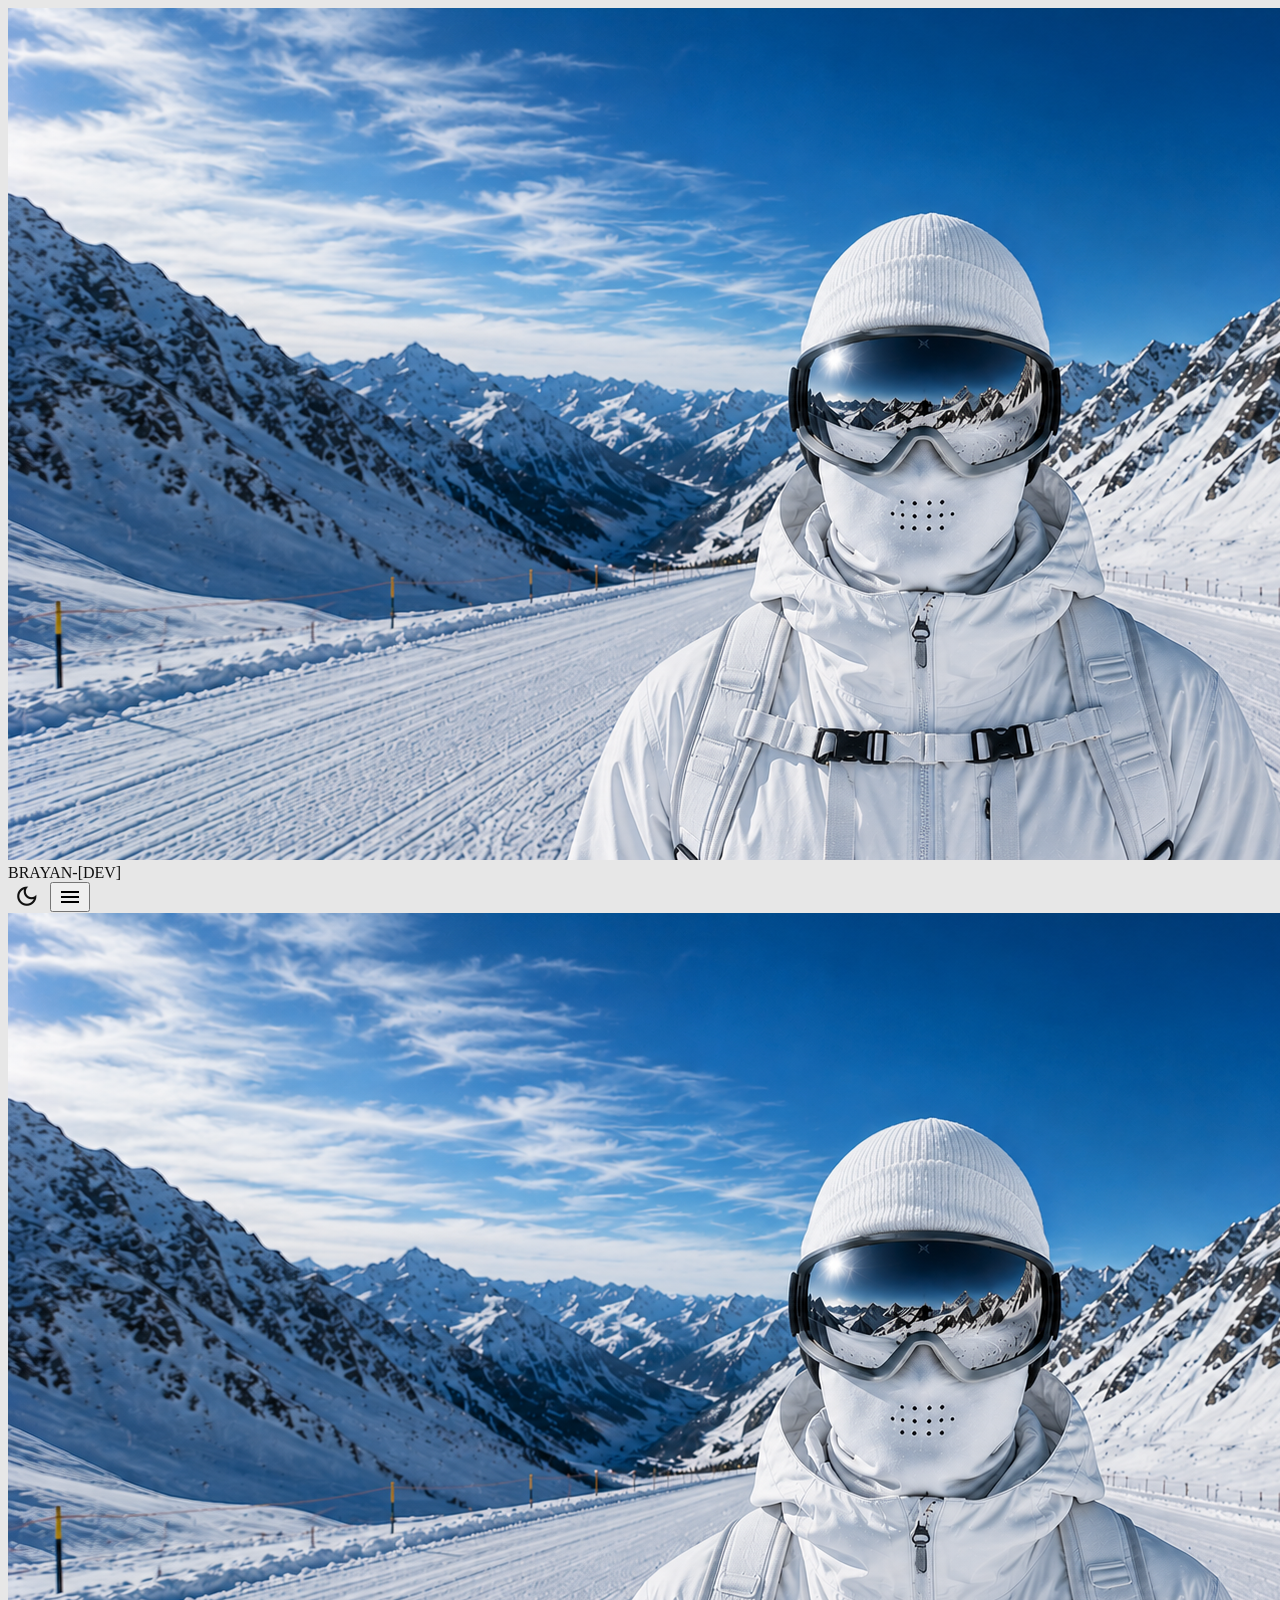
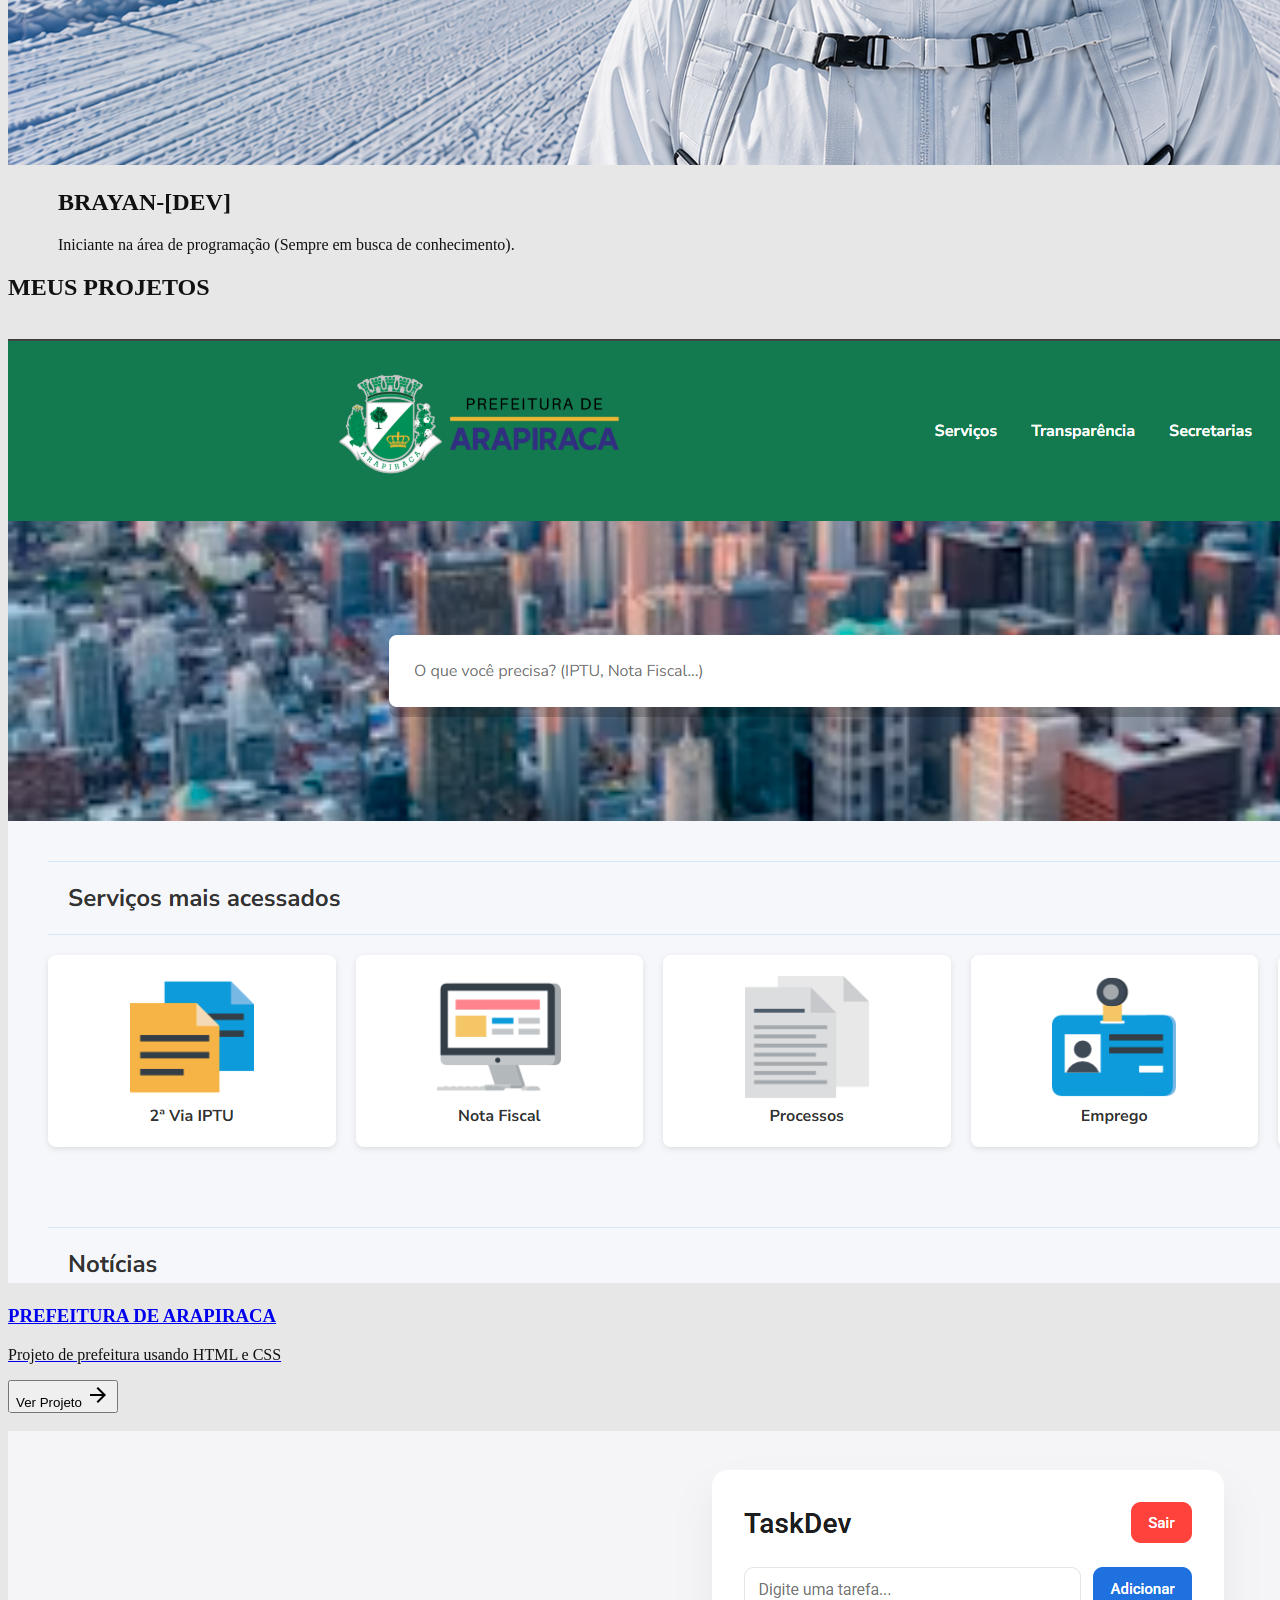
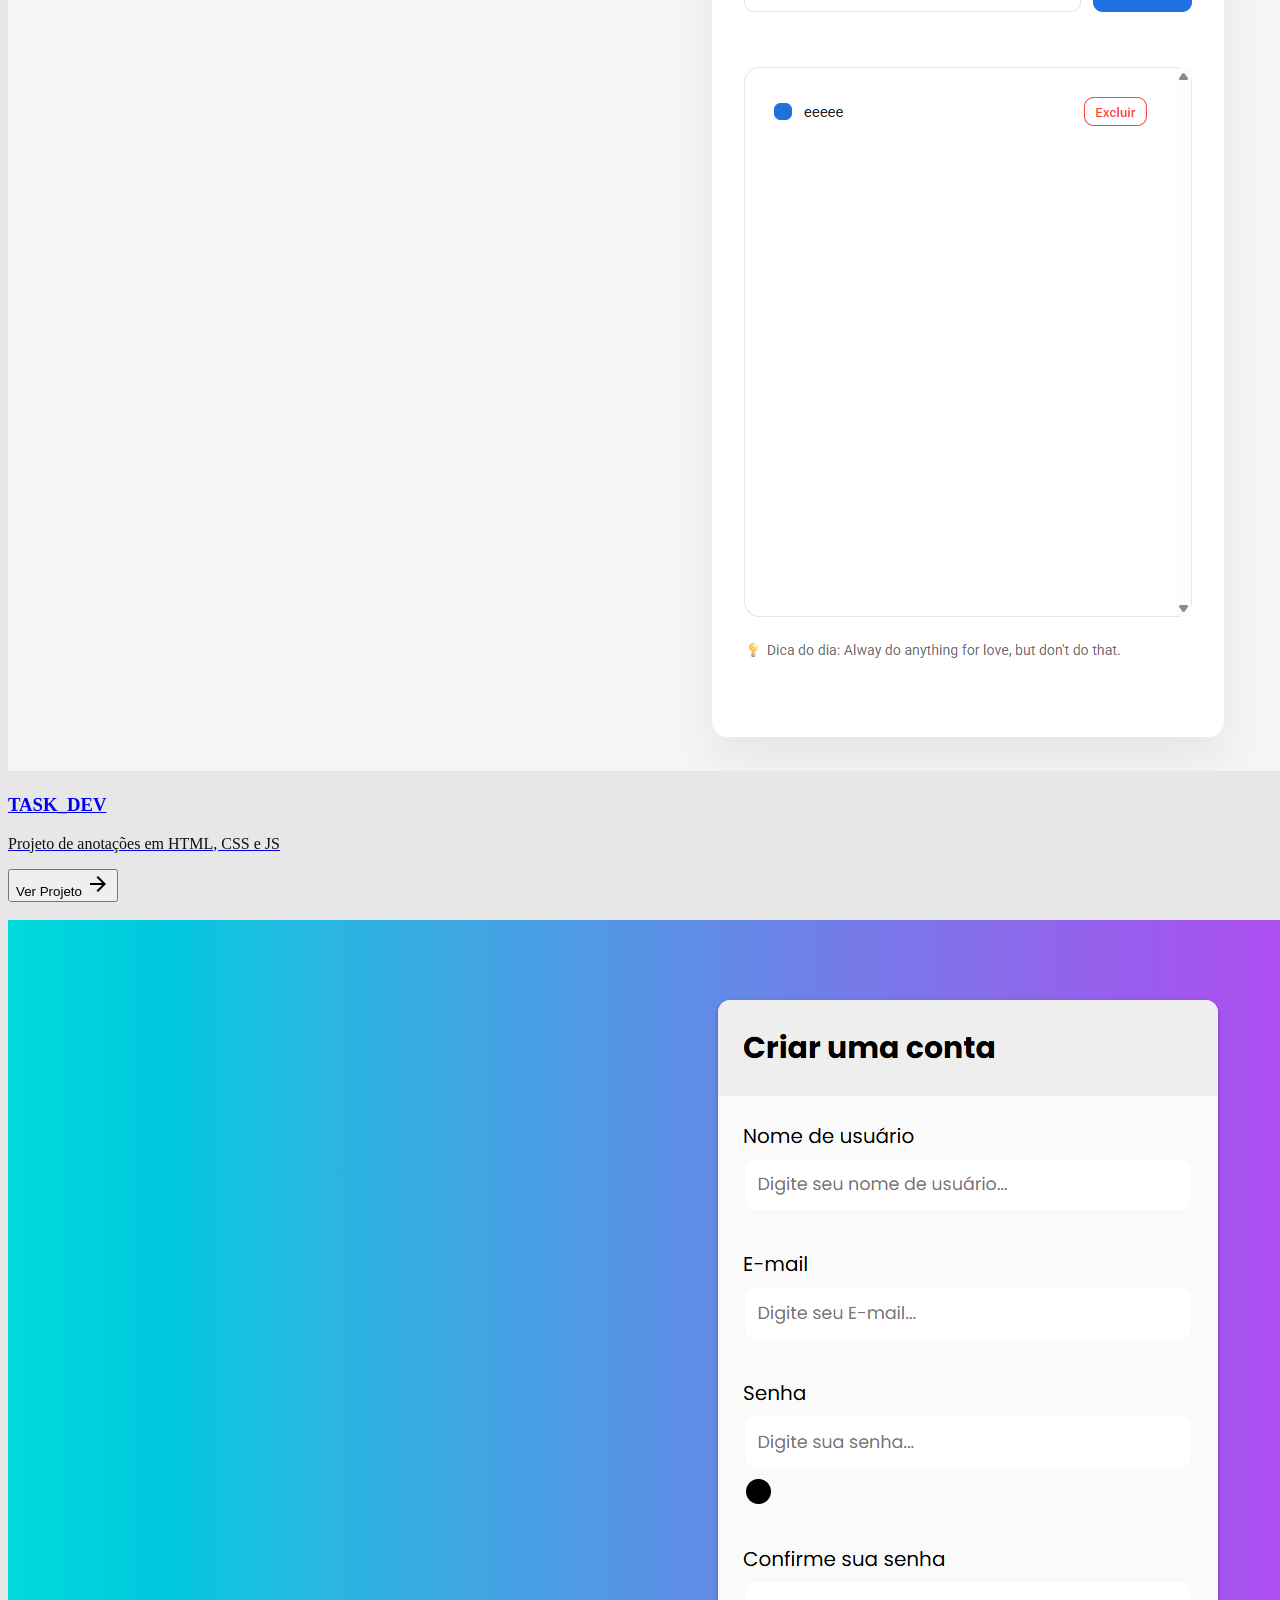
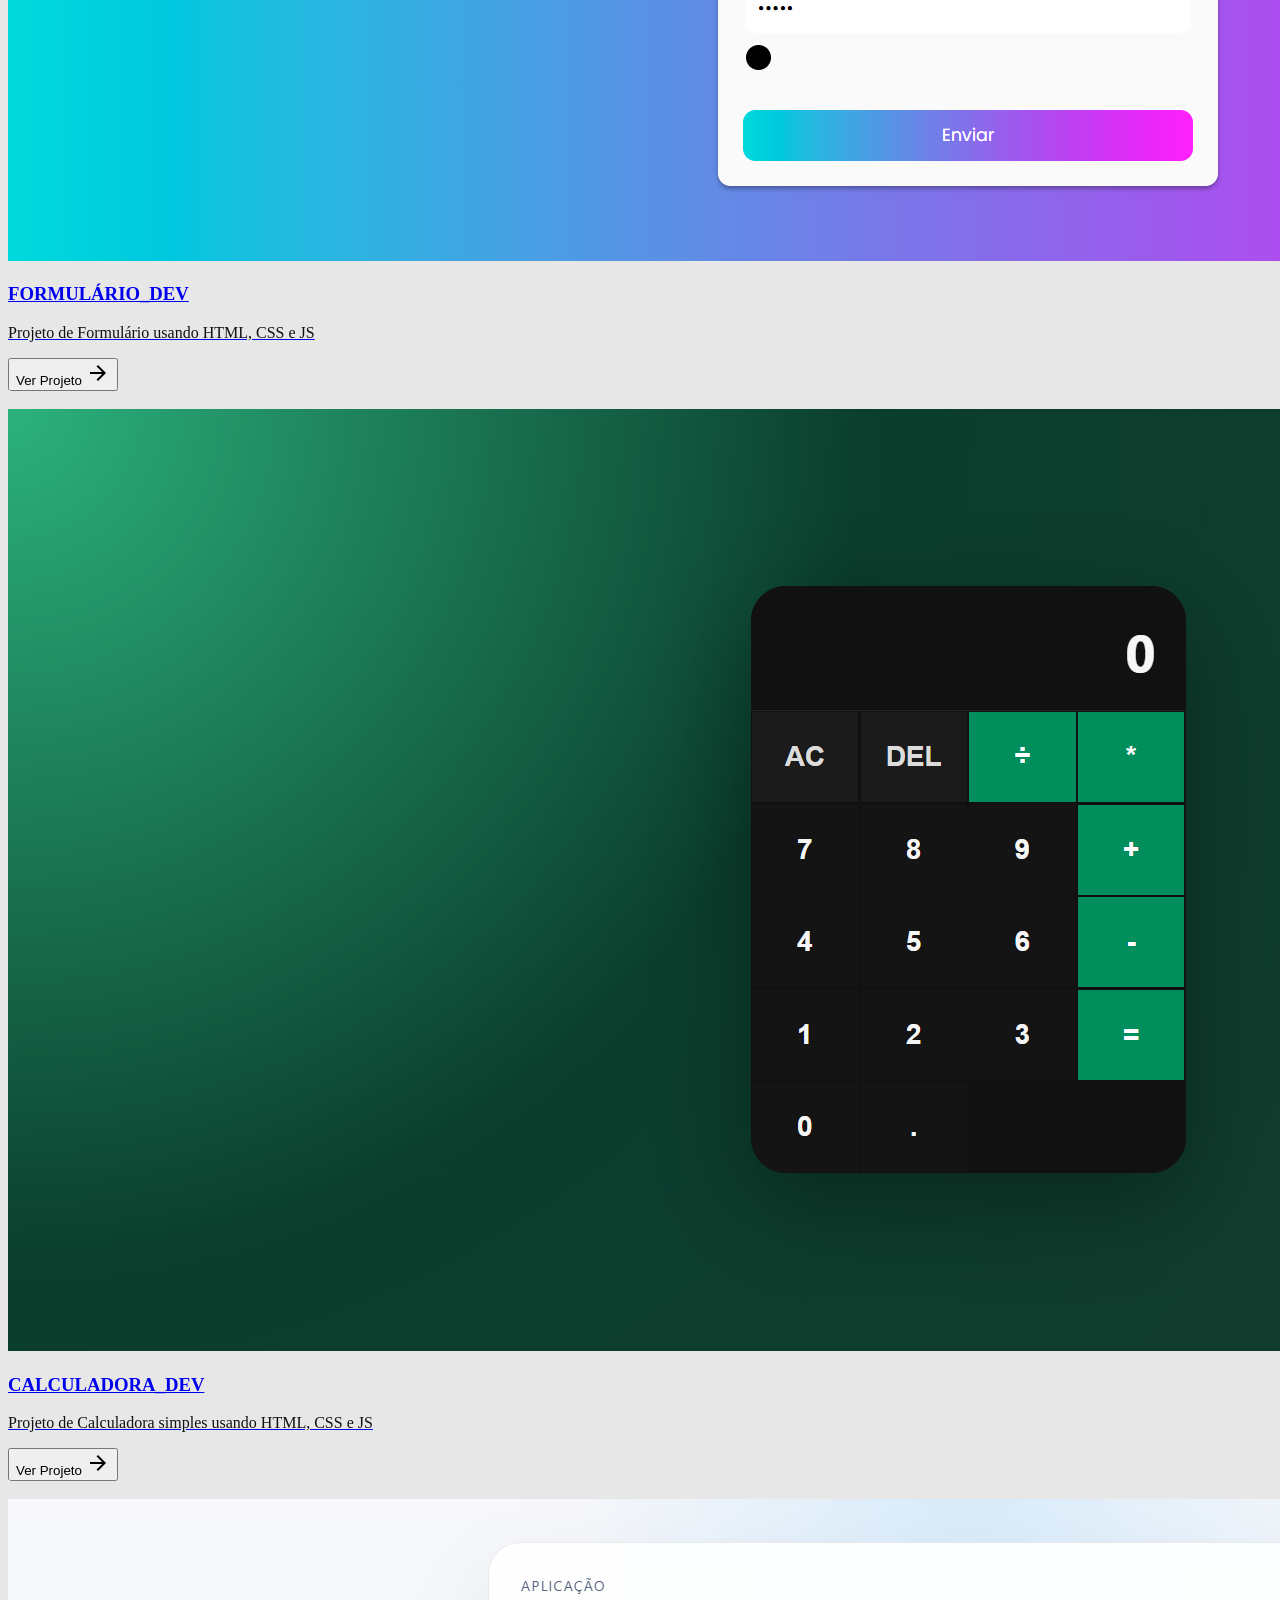
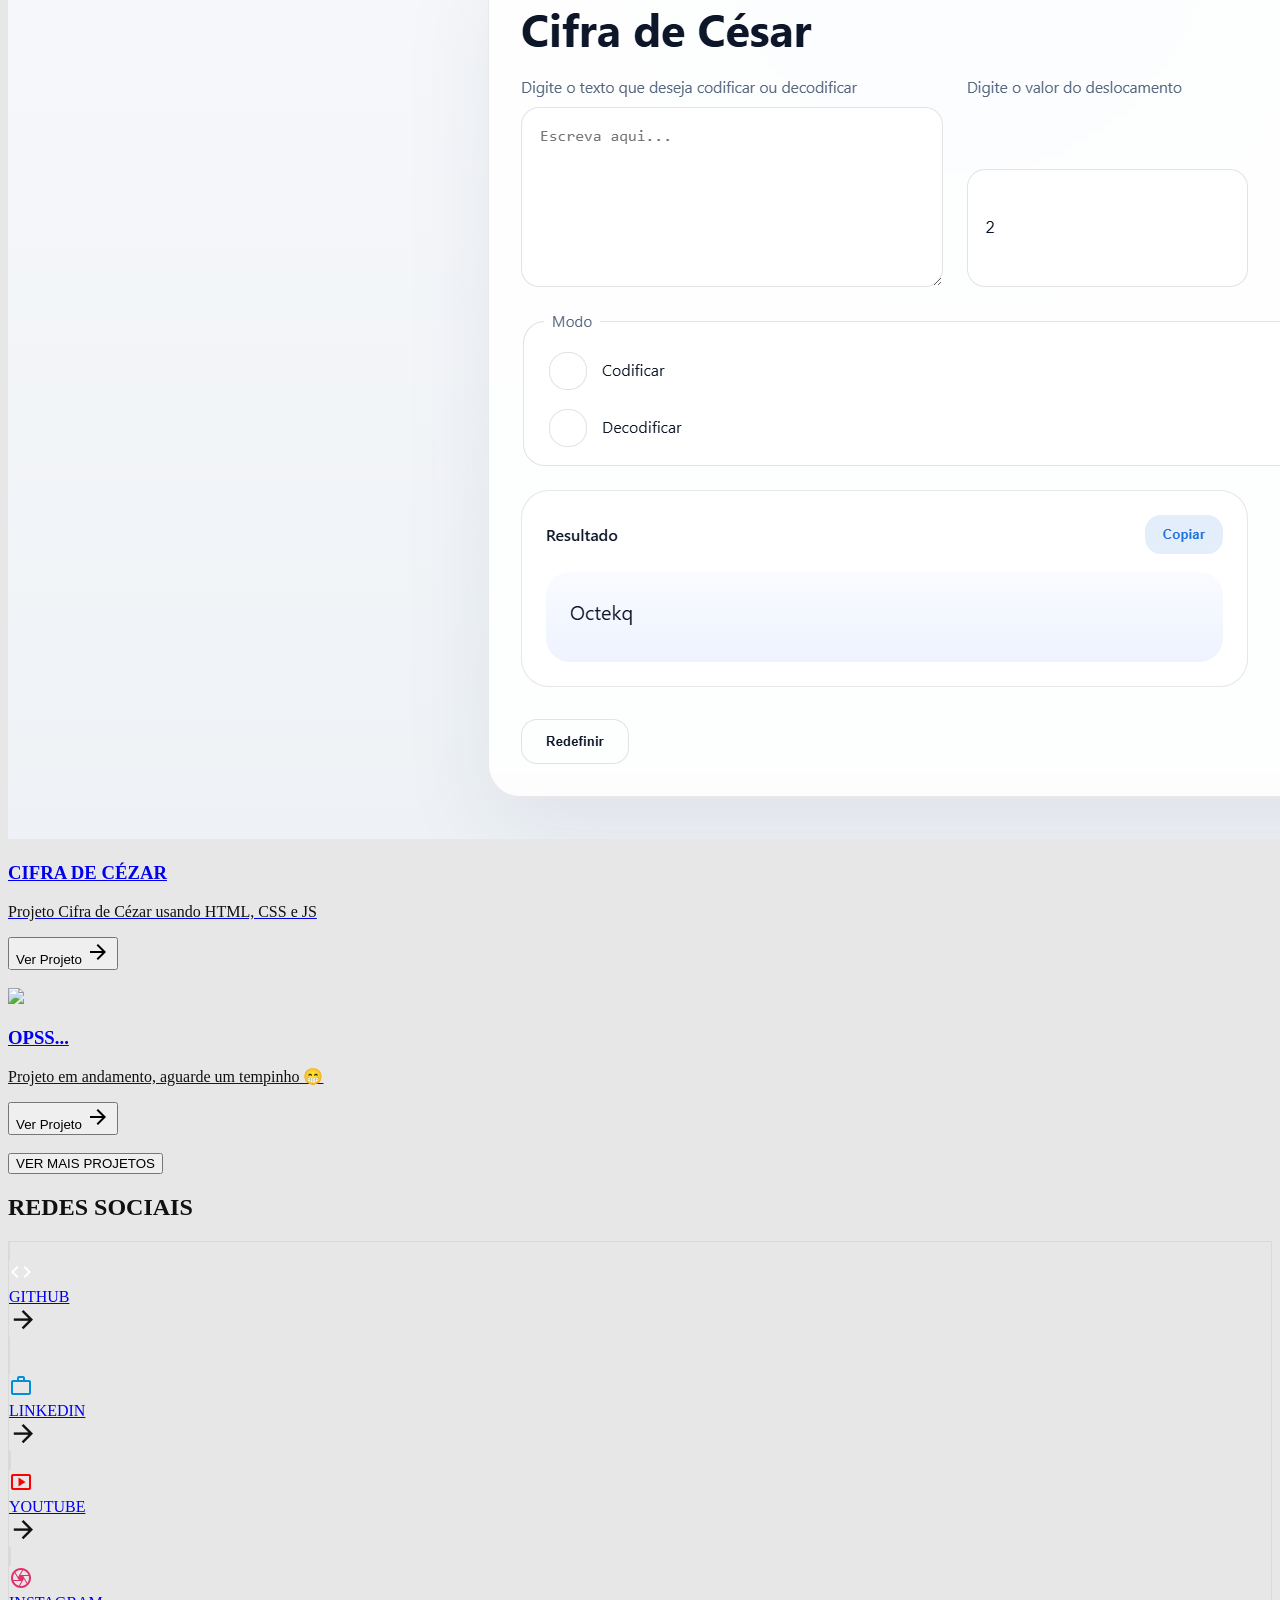
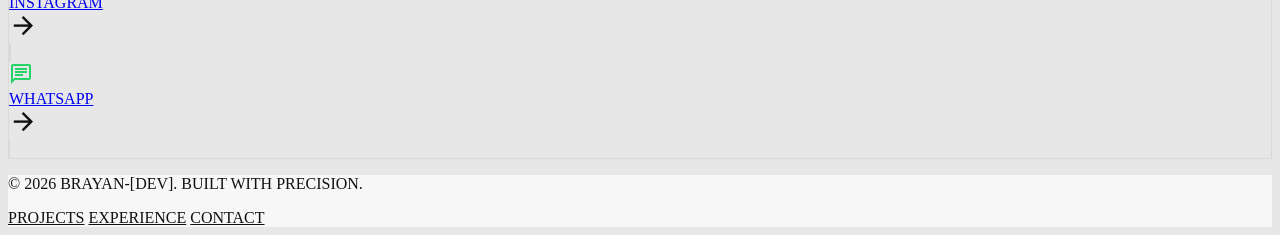
==== commit 83d98fc6: "ajustando alguns textos da página" ====
--- a/index.html
+++ b/index.html
@@ -9,7 +9,7 @@
       href="https://fonts.googleapis.com/css2?family=Bebas+Neue&amp;family=Space+Grotesk:wght@400;700&amp;family=Geist:wght@400;700&amp;family=Material+Symbols+Outlined:wght,FILL@100..700,0..1&amp;display=swap"
       rel="stylesheet"
     />
-    <link rel="stylesheet" href="../css/style.css" />
+    <link rel="stylesheet" href="css/style.css" />
     <script id="tailwind-config">
       tailwind.config = {
         darkMode: "class",
@@ -162,8 +162,8 @@
             alt="The_Pkvinh0 Profile Photo"
             class="w-full h-full object-cover profile-photo"
             src="https://lh3.googleusercontent.com/aida-public/[base64]"
-            data-src-dark="/img/ChatGPT Image 3 de jun. de 2026, 11_34_35.png"
-            data-src-light="/img/ChatGPT Image 3 de jun. de 2026, 11_36_58.png"
+            data-src-dark="img/ChatGPT Image 3 de jun. de 2026, 11_34_35.png"
+            data-src-light="img/ChatGPT Image 3 de jun. de 2026, 11_36_58.png"
           />
         </div>
         <span
@@ -203,8 +203,8 @@
             alt="The_Pkvinh0 Centered Profile Photo"
             class="w-full h-full object-cover border-4 border-surface relative z-10 rounded-full profile-photo"
             src="https://lh3.googleusercontent.com/aida-public/[base64]"
-            data-src-dark="/img/ChatGPT Image 3 de jun. de 2026, 11_34_35.png"
-            data-src-light="/img/ChatGPT Image 3 de jun. de 2026, 11_36_58.png"
+            data-src-dark="img/ChatGPT Image 3 de jun. de 2026, 11_34_35.png"
+            data-src-light="img/ChatGPT Image 3 de jun. de 2026, 11_36_58.png"
           />
         </div>
         <div
@@ -244,7 +244,7 @@
             <div class="h-64 overflow-hidden">
               <img
                 class="w-full h-full transition-transform duration-500 group-hover:scale-105 object-fill"
-                src="/img/Captura de tela 2026-06-08 083023.png"
+                src="img/Captura de tela 2026-06-08 083023.png"
               />
             </div>
             <div class="p-6">
@@ -272,7 +272,7 @@
             <div class="h-64 overflow-hidden">
               <img
                 class="w-full h-full transition-transform duration-500 group-hover:scale-105 object-fill"
-                src="/img/Captura de tela 2026-06-08 084115.png"
+                src="img/Captura de tela 2026-06-08 084115.png"
               />
             </div>
             <div class="p-6">
@@ -300,7 +300,7 @@
             <div class="h-64 overflow-hidden">
               <img
                 class="w-full h-full transition-transform duration-500 group-hover:scale-105 object-fill"
-                src="/img/Captura de tela 2026-06-08 091718.png"
+                src="img/Captura de tela 2026-06-08 091718.png"
               />
             </div>
             <div class="p-6">
@@ -310,7 +310,7 @@
                 Formulário_Dev
               </h3>
               <p class="text-on-surface-variant font-body-md text-body-md mb-6">
-                Projeto em andamento, aguarde um tempinho 😁
+                Projeto de Formulário usando HTML, CSS e JS
               </p>
               <button
                 class="flex items-center gap-2 text-primary-container font-cta text-cta group-hover:gap-4 transition-all"
@@ -328,7 +328,7 @@
             <div class="h-64 overflow-hidden">
               <img
                 class="w-full h-full transition-transform duration-500 group-hover:scale-105 object-fill"
-                src="/img/Captura de tela 2026-06-08 092222.png"
+                src="img/Captura de tela 2026-06-08 092222.png"
               />
             </div>
             <div class="p-6">
@@ -338,7 +338,7 @@
                 Calculadora_Dev
               </h3>
               <p class="text-on-surface-variant font-body-md text-body-md mb-6">
-                Projeto em andamento, aguarde um tempinho 😁
+                Projeto de Calculadora simples usando HTML, CSS e JS
               </p>
               <button
                 class="flex items-center gap-2 text-primary-container font-cta text-cta group-hover:gap-4 transition-all"
@@ -356,7 +356,7 @@
             <div class="h-64 overflow-hidden">
               <img
                 class="w-full h-full transition-transform duration-500 group-hover:scale-105 object-fill"
-                src="/img/Captura de tela 2026-06-08 094018.png"
+                src="img/Captura de tela 2026-06-08 094018.png"
               />
             </div>
             <div class="p-6">
@@ -366,7 +366,7 @@
                 Cifra de Cézar
               </h3>
               <p class="text-on-surface-variant font-body-md text-body-md mb-6">
-                Projeto em andamento, aguarde um tempinho 😁
+                Projeto Cifra de Cézar usando HTML, CSS e JS
               </p>
               <button
                 class="flex items-center gap-2 text-primary-container font-cta text-cta group-hover:gap-4 transition-all"
@@ -449,11 +449,6 @@
                 >
               </div>
             </a>
-            <div class="github-tooltip">
-              <p class="text-sm text-on-surface-variant">
-                Acesse meu GitHub para ver projetos e código.
-              </p>
-            </div>
           </div>
           <!-- LinkedIn -->
           <a
@@ -512,7 +507,7 @@
           <!-- Instagram -->
           <a
             class="social-row flex items-center justify-between px-margin-mobile md:px-margin-desktop bg-surface border-b glass-border hover:bg-surface-container group transition-all duration-300 ease-out opacity-100 translate-y-0 py-12 hover:scale-[1.02] instagram-hover-effect active:scale-[0.98]"
-            href="#"
+            href="https://www.instagram.com/brayan_t.03/"
           >
             <div class="flex items-center gap-6">
               <span
@@ -592,6 +587,6 @@
         >
       </div>
     </footer>
-    <script src="../js/script.js"></script>
+    <script src="js/script.js"></script>
   </body>
 </html>
